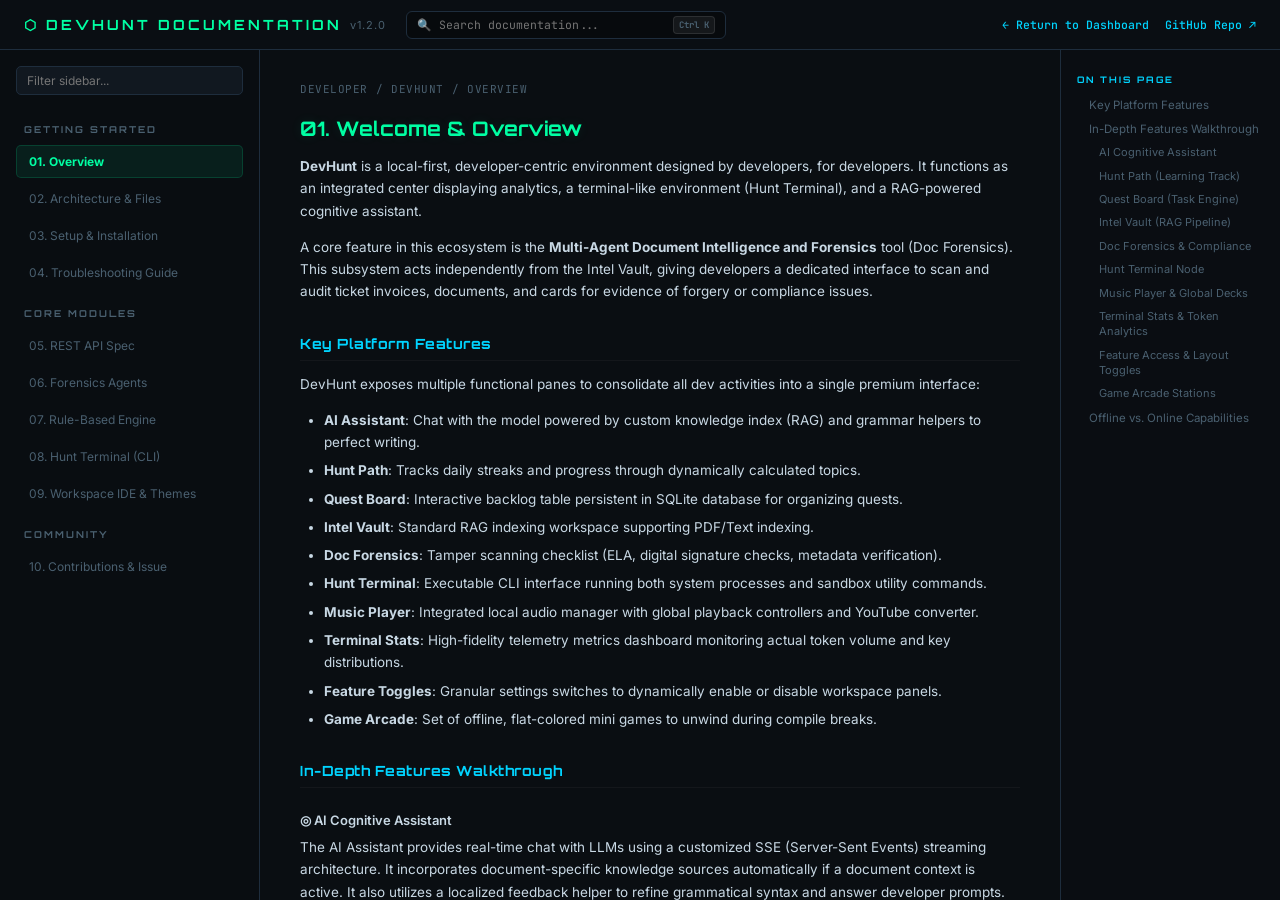
==== frontend/docs.html @ 2831ba75 "docs(frontend): update inline documentation walkthrough section for AI Assistant design features" ====
<!DOCTYPE html>
<html lang="en">
<head>
<meta charset="UTF-8"/>
<meta name="viewport" content="width=device-width, initial-scale=1.0"/>
<title>DevHunt — Documentation</title>
<link rel="preconnect" href="https://fonts.googleapis.com">
<link href="https://fonts.googleapis.com/css2?family=Inter:wght@400;500;600;700&family=JetBrains+Mono:wght@400;500;700&family=Orbitron:wght@500;700;900&display=swap" rel="stylesheet">
<style>
  :root {
    --bg: #0b0f14; --surface: #111820; --border: #1e2d3d;
    --green: #00ffa3; --cyan: #00d4ff; --red: #ff4d6a;
    --amber: #ffb547; --muted: #4a6070; --text: #c8d8e4;
    --display: 'Orbitron', sans-serif; --mono: 'JetBrains Mono', monospace;
    --sans: 'Inter', sans-serif;
  }
  * { box-sizing: border-box; margin: 0; padding: 0; }
  body { background: var(--bg); color: var(--text); font-family: var(--sans); font-size: 13.5px; min-height: 100vh; overflow: hidden; }

  /* Top Bar */
  .topbar {
    display: flex; align-items: center; gap: 20px;
    padding: 10px 24px; border-bottom: 1px solid var(--border);
    background: rgba(11, 15, 20, 0.95); backdrop-filter: blur(10px);
    position: sticky; top: 0; z-index: 100; height: 50px;
  }
  .topbar h1 { font-family: var(--display); font-size: 14px; color: var(--green); letter-spacing: 3px; display: flex; align-items: center; gap: 8px; }
  .topbar h1 span { font-size: 11px; color: var(--muted); font-family: var(--sans); letter-spacing: 1px; font-weight: normal; }

  /* Search Container in Top Bar */
  .search-box-container {
    display: flex; align-items: center; background: rgba(0,0,0,0.3);
    border: 1px solid var(--border); border-radius: 6px; padding: 4px 10px;
    width: 320px; max-width: 400px; cursor: pointer; transition: all 0.2s;
  }
  .search-box-container:hover { border-color: var(--cyan); box-shadow: 0 0 10px rgba(0, 212, 255, 0.15); }
  .search-box-container input {
    background: transparent; border: none; outline: none; color: var(--text);
    font-family: var(--mono); font-size: 11.5px; flex: 1; pointer-events: none;
  }
  .search-kbd {
    background: rgba(255,255,255,0.06); border: 1px solid rgba(255,255,255,0.1);
    color: var(--muted); font-family: var(--mono); font-size: 9px;
    padding: 2px 5px; border-radius: 4px; display: inline-block; font-weight: bold;
  }

  .topbar-links { display: flex; align-items: center; gap: 16px; margin-left: auto; }
  .topbar-links a { color: var(--cyan); text-decoration: none; font-size: 11.5px; font-family: var(--mono); font-weight: 500; transition: color 0.15s; }
  .topbar-links a:hover { color: var(--green); }

  /* Layout Structure */
  .layout { display: flex; height: calc(100vh - 50px); }

  /* Sidebar Navigation (Left) */
  .left-sidebar {
    width: 260px; flex-shrink: 0; background: rgba(0,0,0,0.15);
    border-right: 1px solid var(--border); padding: 16px;
    display: flex; flex-direction: column; gap: 14px; overflow-y: auto;
  }
  .sidebar-filter-wrapper { position: relative; }
  .sidebar-filter-wrapper input {
    width: 100%; background: var(--surface); border: 1px solid var(--border);
    color: var(--text); font-family: var(--sans); font-size: 12px;
    padding: 6px 10px; border-radius: 5px; outline: none; transition: border-color 0.2s;
  }
  .sidebar-filter-wrapper input:focus { border-color: var(--green); }
  
  .sidebar-menu { display: flex; flex-direction: column; gap: 4px; }
  .sidebar-section-title {
    font-family: var(--display); font-size: 9.5px; color: var(--muted);
    margin: 14px 0 6px 8px; letter-spacing: 2px; font-weight: 700;
  }
  .sidebar-nav-link {
    display: block; padding: 8px 12px; border-radius: 5px;
    font-size: 12px; color: var(--muted); text-decoration: none;
    transition: all 0.2s ease; cursor: pointer; border: 1px solid transparent;
  }
  .sidebar-nav-link:hover { background: rgba(255, 255, 255, 0.02); color: var(--text); }
  .sidebar-nav-link.active {
    background: rgba(0, 255, 163, 0.08); border-color: rgba(0, 255, 163, 0.15);
    color: var(--green); font-weight: bold;
  }

  /* Content Area */
  .content-pane { flex: 1; overflow-y: auto; padding: 32px 40px; background: rgba(0,0,0,0.08); scroll-behavior: smooth; }
  
  /* Breadcrumbs */
  .breadcrumbs {
    display: flex; gap: 8px; font-size: 11px; font-family: var(--mono);
    color: var(--muted); margin-bottom: 20px; text-transform: uppercase;
    letter-spacing: 0.5px;
  }
  .breadcrumbs a { color: var(--muted); text-decoration: none; }
  .breadcrumbs a:hover { color: var(--cyan); }

  .doc-section { display: none; animation: docFadeIn 0.3s ease; }
  .doc-section.active { display: block; }
  @keyframes docFadeIn {
    from { opacity: 0; transform: translateY(4px); }
    to { opacity: 1; transform: translateY(0); }
  }

  /* Right Sidebar (Table of Contents) */
  .right-sidebar {
    width: 220px; flex-shrink: 0; border-left: 1px solid var(--border);
    background: rgba(0,0,0,0.1); padding: 24px 16px; overflow-y: auto;
  }
  .toc-title {
    font-family: var(--display); font-size: 9px; color: var(--cyan);
    margin-bottom: 12px; letter-spacing: 2px; font-weight: 700;
  }
  .toc-menu { display: flex; flex-direction: column; gap: 8px; }
  .toc-link {
    display: block; font-size: 11.5px; color: var(--muted); text-decoration: none;
    transition: all 0.15s; border-left: 2px solid transparent; padding-left: 10px;
    line-height: 1.4;
  }
  .toc-link:hover { color: var(--text); }
  .toc-link.active { color: var(--green); border-left-color: var(--green); font-weight: 500; }
  .toc-link.sub-heading { padding-left: 20px; font-size: 11px; }

  /* Article Details Styling */
  .card-container { display: flex; flex-direction: column; gap: 28px; }
  h1.section-title { font-family: var(--display); font-size: 20px; color: var(--green); margin-bottom: 14px; text-shadow: 0 0 12px rgba(0,255,163,0.1); }
  h2.section-subtitle {
    font-family: var(--display); font-size: 14px; color: var(--cyan);
    margin-top: 32px; margin-bottom: 12px; border-bottom: 1px solid rgba(255,255,255,0.04);
    padding-bottom: 8px; letter-spacing: 0.5px;
  }
  h3.section-inner-title { font-family: var(--sans); font-size: 13px; color: var(--text); margin-top: 24px; margin-bottom: 8px; font-weight: 600; }
  p { line-height: 1.65; color: var(--text); margin-bottom: 14px; font-size: 13.5px; }
  ul, ol { padding-left: 24px; margin-bottom: 14px; line-height: 1.65; color: var(--text); }
  li { margin-bottom: 6px; font-size: 13.5px; }
  code { font-family: var(--mono); background: rgba(255,255,255,0.04); border: 1px solid rgba(255,255,255,0.06); padding: 2px 6px; border-radius: 4px; color: var(--cyan); font-size: 12px; }
  pre {
    background: #060a0e; border: 1px solid var(--border); border-radius: 8px;
    padding: 16px; overflow-x: auto; margin: 16px 0; font-family: var(--mono); font-size: 12px; line-height: 1.5;
  }
  .callout {
    border-left: 3px solid var(--amber); background: rgba(255,181,71,0.03);
    padding: 14px 18px; border-radius: 0 8px 8px 0; margin: 18px 0;
  }
  .callout-title { font-weight: 700; color: var(--amber); margin-bottom: 4px; font-family: var(--display); font-size: 10.5px; letter-spacing: 1px; }

  /* Tables */
  .data-table { width: 100%; border-collapse: collapse; margin: 16px 0; border: 1px solid var(--border); border-radius: 8px; overflow: hidden; }
  .data-table th, .data-table td { padding: 12px 14px; border-bottom: 1px solid var(--border); text-align: left; }
  .data-table th { font-family: var(--display); font-size: 10.5px; color: var(--cyan); background: rgba(0,0,0,0.3); letter-spacing: 1px; }
  .data-table td { font-size: 12.5px; }
  .data-table tr:hover { background: rgba(255,255,255,0.01); }

  /* Badges */
  .badge {
    display: inline-block; padding: 2px 6px; border-radius: 4px;
    font-size: 10px; font-family: var(--mono); font-weight: bold; border: 1px solid transparent;
  }
  .badge-post { background: rgba(0,212,255,0.12); color: var(--cyan); border-color: rgba(0,212,255,0.3); }
  .badge-get { background: rgba(0,255,163,0.12); color: var(--green); border-color: rgba(0,255,163,0.3); }
  .badge-delete { background: rgba(255,77,106,0.12); color: var(--red); border-color: rgba(255,77,106,0.3); }

  /* Grid details */
  .grid-2 { display: grid; grid-template-columns: 1fr 1fr; gap: 16px; margin: 18px 0; }
  .grid-card {
    background: var(--surface); border: 1px solid var(--border); border-radius: 8px; padding: 20px;
    display: flex; flex-direction: column; justify-content: space-between; transition: border-color 0.2s;
  }
  .grid-card:hover { border-color: var(--cyan); }
  .grid-card h4 { font-family: var(--display); font-size: 12.5px; color: var(--cyan); margin-bottom: 8px; }
  .grid-card p { margin-bottom: 16px; font-size: 12px; line-height: 1.5; color: var(--muted); }

  /* Buttons */
  .btn {
    display: inline-block; text-decoration: none; padding: 8px 16px; border-radius: 5px;
    font-family: var(--mono); font-size: 11px; cursor: pointer; border: 1px solid transparent;
    letter-spacing: 1px; font-weight: bold; text-align: center; transition: all 0.2s;
  }
  .btn-primary { background: var(--green); color: #0b0f14; }
  .btn-primary:hover { background: #00d492; transform: translateY(-1px); }
  .btn-ghost { background: transparent; border-color: rgba(0,212,255,0.4); color: var(--cyan); }
  .btn-ghost:hover { background: rgba(0,212,255,0.05); transform: translateY(-1px); }

  /* Algolia-like search modal */
  .modal-overlay {
    display: none; align-items: flex-start; padding-top: 10vh;
    background: rgba(5,7,10,0.85); backdrop-filter: blur(4px);
    position: fixed; inset: 0; z-index: 1000;
  }
  .modal-overlay.show { display: flex; }
  .search-modal {
    width: 600px; background: var(--surface); border: 1px solid var(--border);
    border-radius: 10px; display: flex; flex-direction: column; overflow: hidden;
    max-height: 70vh; box-shadow: 0 10px 40px rgba(0,0,0,0.5);
  }
  .search-modal-header {
    display: flex; align-items: center; padding: 14px;
    border-bottom: 1px solid var(--border); background: rgba(0,0,0,0.2);
  }
  .search-modal-header input {
    flex: 1; border: none; background: transparent; color: var(--text);
    outline: none; font-family: var(--mono); font-size: 13.5px;
  }
  .search-modal-results { overflow-y: auto; padding: 12px; display: flex; flex-direction: column; gap: 8px; }
  
  .search-result-item {
    padding: 10px 14px; border-radius: 6px; border: 1px solid rgba(255,255,255,0.02);
    background: rgba(255,255,255,0.01); cursor: pointer; transition: all 0.15s;
  }
  .search-result-item:hover, .search-result-item.selected {
    background: rgba(0, 255, 163, 0.04); border-color: rgba(0, 255, 163, 0.15);
  }
  .search-result-title { font-family: var(--display); font-size: 11px; color: var(--green); margin-bottom: 4px; }
  .search-result-match { font-size: 12px; color: var(--text); line-height: 1.45; }
  .search-result-match mark { background: rgba(0, 212, 255, 0.25); color: var(--cyan); font-weight: bold; border-radius: 2px; padding: 0 2px; }
  
  .search-modal-footer {
    display: flex; justify-content: space-between; align-items: center;
    padding: 8px 16px; border-top: 1px solid var(--border);
    background: rgba(0,0,0,0.2); font-size: 10.5px; color: var(--muted);
  }
  .search-modal-footer span kbd { background: rgba(255,255,255,0.05); padding: 1px 4px; border-radius: 3px; }
</style>
</head>
<body>

<div class="topbar">
  <h1>⬡ DEVHUNT DOCUMENTATION <span>v1.2.0</span></h1>
  
  <!-- Interactive Top Search -->
  <div class="search-box-container" onclick="openSearchModal()">
    <span style="color: var(--muted); font-size: 11.5px; margin-right: 8px;">🔍</span>
    <input type="text" placeholder="Search documentation..." disabled />
    <span class="search-kbd">Ctrl K</span>
  </div>

  <div class="topbar-links">
    <a href="/">← Return to Dashboard</a>
    <a href="https://github.com/hitehsolanki2006/DevHunt" target="_blank">GitHub Repo ↗</a>
  </div>
</div>

<div class="layout">
  <!-- 1. LEFT SIDEBAR NAVIGATION -->
  <div class="left-sidebar">
    <!-- Filter sidebar input -->
    <div class="sidebar-filter-wrapper">
      <input type="text" id="sidebar-filter" placeholder="Filter sidebar..." oninput="filterSidebar()" />
    </div>

    <!-- Sidebar menu links -->
    <div class="sidebar-menu">
      <div class="sidebar-section-title">GETTING STARTED</div>
      <a class="sidebar-nav-link active" data-sec-id="sec-overview">01. Overview</a>
      <a class="sidebar-nav-link" data-sec-id="sec-architecture">02. Architecture &amp; Files</a>
      <a class="sidebar-nav-link" data-sec-id="sec-setup">03. Setup &amp; Installation</a>
      <a class="sidebar-nav-link" data-sec-id="sec-troubleshoot">04. Troubleshooting Guide</a>

      <div class="sidebar-section-title">CORE MODULES</div>
      <a class="sidebar-nav-link" data-sec-id="sec-api">05. REST API Spec</a>
      <a class="sidebar-nav-link" data-sec-id="sec-forensics">06. Forensics Agents</a>
      <a class="sidebar-nav-link" data-sec-id="sec-rule-based">07. Rule-Based Engine</a>
      <a class="sidebar-nav-link" data-sec-id="sec-terminal">08. Hunt Terminal (CLI)</a>
      <a class="sidebar-nav-link" data-sec-id="sec-ide">09. Workspace IDE &amp; Themes</a>

      <div class="sidebar-section-title">COMMUNITY</div>
      <a class="sidebar-nav-link" data-sec-id="sec-git">10. Contributions &amp; Issue</a>
    </div>
  </div>

  <!-- 2. MIDDLE CONTENT AREA -->
  <div class="content-pane" id="content-pane">
    <div class="breadcrumbs">
      <a href="#">Developer</a> / <a href="#">DevHunt</a> / <a href="#" id="crumb-sec">Overview</a>
    </div>

    <div class="card-container">
      
      <!-- ==================== 01. OVERVIEW ==================== -->
      <div class="doc-section active" id="sec-overview">
        <h1 class="section-title">01. Welcome &amp; Overview</h1>
        <p><strong>DevHunt</strong> is a local-first, developer-centric environment designed by developers, for developers. It functions as an integrated center displaying analytics, a terminal-like environment (Hunt Terminal), and a RAG-powered cognitive assistant.</p>
        
        <p>A core feature in this ecosystem is the <strong>Multi-Agent Document Intelligence and Forensics</strong> tool (Doc Forensics). This subsystem acts independently from the Intel Vault, giving developers a dedicated interface to scan and audit ticket invoices, documents, and cards for evidence of forgery or compliance issues.</p>
        
        <h2 class="section-subtitle" id="sec-overview-features">Key Platform Features</h2>
        <p>DevHunt exposes multiple functional panes to consolidate all dev activities into a single premium interface:</p>
        
        <ul>
          <li><strong>AI Assistant</strong>: Chat with the model powered by custom knowledge index (RAG) and grammar helpers to perfect writing.</li>
          <li><strong>Hunt Path</strong>: Tracks daily streaks and progress through dynamically calculated topics.</li>
          <li><strong>Quest Board</strong>: Interactive backlog table persistent in SQLite database for organizing quests.</li>
          <li><strong>Intel Vault</strong>: Standard RAG indexing workspace supporting PDF/Text indexing.</li>
          <li><strong>Doc Forensics</strong>: Tamper scanning checklist (ELA, digital signature checks, metadata verification).</li>
          <li><strong>Hunt Terminal</strong>: Executable CLI interface running both system processes and sandbox utility commands.</li>
          <li><strong>Music Player</strong>: Integrated local audio manager with global playback controllers and YouTube converter.</li>
          <li><strong>Terminal Stats</strong>: High-fidelity telemetry metrics dashboard monitoring actual token volume and key distributions.</li>
          <li><strong>Feature Toggles</strong>: Granular settings switches to dynamically enable or disable workspace panels.</li>
          <li><strong>Game Arcade</strong>: Set of offline, flat-colored mini games to unwind during compile breaks.</li>
        </ul>

        <h2 class="section-subtitle" id="sec-overview-features-deep">In-Depth Features Walkthrough</h2>
        
        <h3 class="section-inner-title">◎ AI Cognitive Assistant</h3>
        <p>The AI Assistant provides real-time chat with LLMs using a customized SSE (Server-Sent Events) streaming architecture. It incorporates document-specific knowledge sources automatically if a document context is active. It also utilizes a localized feedback helper to refine grammatical syntax and answer developer prompts. System parameters such as temperature, system instructions, and token limitations are adjustable, and chat sessions are preserved in the local SQLite database. The interface features a premium interactive control panel side card showing <strong>Today's Targets</strong> (active curriculum day lessons and tasks linked directly to the Hunt Path) and <strong>Quick Quests</strong> (to-dos with custom styled checkboxes and dim/strikethrough animations), asymmetric rounded chat message bubbles, and a unified rounded chat input pill.</p>
        
        <h3 class="section-inner-title">◎ Hunt Path (Learning Track)</h3>
        <p>The Hunt Path is a curriculum map tailored to developer activity. It dynamically builds sequence tracks (streaks, progress, nodes) based on developer habits, database interactions, and console operations. Active nodes update automatically as files are created, commands executed, or quizzes answered, logging progress milestones inside <code>backend/data/learning_path.json</code>.</p>
        
        <h3 class="section-inner-title">◎ Quest Board (Task Engine)</h3>
        <p>The Quest Board acts as an integrated to-do management engine. It connects directly with the SQLite database, tracking priorities (low, medium, high), status markers, and titles. Developers can interact with it either through the graphical dashboard or using the Hunt Terminal command interface (<code>hunt quest</code>), making it easy to create, update, or remove backlog tasks programmatically.</p>
        
        <h3 class="section-inner-title">◎ Intel Vault (RAG Pipeline)</h3>
        <p>The Intel Vault serves as the central point for RAG (Retrieval-Augmented Generation). Uploaded files are segmented into logical chunks, parsed, and embedded using either local embeddings or Gemini models. The computed vectors are cataloged in the SQLite database. During queries, a cosine similarity algorithm pulls the most relevant text blocks to append as context headers in LLM prompts, ensuring answers are grounded in your files.</p>
        
        <h3 class="section-inner-title">◎ Doc Forensics &amp; Compliance</h3>
        <p>The Doc Forensics tab performs local weighted scans to assess document safety and authenticity. It executes verification procedures across five distinct vectors: metadata integrity (photoshop tracers or timestamp variance), Error Level Analysis (pixels variance heatmap delta checks), cryptographically signed PKCS7 envelope checks, regex-based regulatory keyword text parsing (identifying SSNs, IDs, and licenses), and QR code registration validation against trusted domain lists.</p>
        
        <h3 class="section-inner-title">◎ Hunt Terminal Node</h3>
        <p>The Hunt Terminal is a sandbox CLI console running directly inside the web browser. It routes customized commands beginning with the <code>hunt</code> prefix to the backend engine, which handles path context persistence across executions, sanitizes input streams to prevent execution escape vulnerabilities, and falls back to system subprocess calls for commands outside its standard database list.</p>

        <h3 class="section-inner-title">◎ Music Player &amp; Global Decks</h3>
        <p>The Music Player provides developers with an integrated background soundscape. It supports uploading local audio files (MP3, WAV, OGG, FLAC, AAC, M4A, OPUS) and downloading them locally. Additionally, users can paste YouTube links to extract and cache audio tracks automatically using a zero-dependency native WebM/Opus streaming fallback if <code>ffmpeg</code> is not present. The system synchronizes playback state (seek, tracks, volumes, shuffle/sequential modes) with global persistent layouts: a topbar mini-deck and a detailed sidebar deck showing spinning album art and active playback time overlays on every single tab page.</p>

        <h3 class="section-inner-title">◎ Terminal Stats &amp; Token Analytics</h3>
        <p>The Terminal Stats dashboard exposes aggregated metrics regarding LLM utilization. Instead of estimates, the platform integrates direct API telemetry, capturing prompt and completion token sizes using the <code>usage_metadata</code> object returned by the Gemini SDK. It visualizes model requests split, active keys workload distribution, and 14-day history timelines dynamically using client-side canvas charts. It also monitors model variants distribution and calculates accumulated token metrics for local model telemetry.</p>

        <h3 class="section-inner-title">◎ Feature Access &amp; Layout Toggles</h3>
        <p>Located under Settings, the Feature Toggle framework allows developers to modularize the workspace by toggling core feature panes (Music Player, Hunt Path, Quest Board, Intel Vault, Doc Forensics, Game Arcade) on or off. Hiding a module immediately strips its navigation elements from the layout, pauses any active services (like background audio or running game rendering loops), and automatically redirects active pane focuses to the AI Cognitive Assistant home screen. Additionally, the settings tab offers a <strong>Minimize Sidebar</strong> option to collapse the left navigation bar into a compact icon-only column. Minimization can also be toggled dynamically using the header hamburger <code>≡</code> button or via the global <code>Ctrl+B</code> (or <code>Cmd+B</code>) keyboard shortcut. These configurations persist locally and serialize in the database or browser's local cache.</p>
 
        <h3 class="section-inner-title">◎ Game Arcade Stations</h3>
        <p>The Game Arcade panel delivers classic developer-themed mini-games designed to run entirely offline with clean, flat-color styling. The selection menu displays all four games in a top-aligned, 4-column horizontal grid. It runs four discrete games: <strong>Git Commit Snake</strong> (control a git branch to consume commits and dodge conflicts), <strong>Data Lane Runner</strong> (lane dodge falling malware blocks and compile RAM buffers with index splicing safety), <strong>Terminal Decrypt</strong> (deductive word likeness passcode decrypt console), and <strong>Hex Malware Sweeper</strong> (a 100-cell hex address block Minesweeper clone). High scores persist in the browser's local cache. Win, loss, and lockout screens display using premium, non-blocking glassmorphic overlays with RESTART and MENU shortcut actions, preventing blocking alert interruptions.</p>

        <h2 class="section-subtitle" id="sec-overview-offline-online">Offline vs. Online Capabilities</h2>
        <p>To support air-gapped setups or low-bandwidth environments, DevHunt divides its key features into offline-local capabilities and online-connected modules that require external resources:</p>

        <table class="data-table">
          <thead>
            <tr>
              <th>Feature Module</th>
              <th>Status</th>
              <th>Dependencies</th>
              <th>Functional Scope</th>
            </tr>
          </thead>
          <tbody>
            <tr>
              <td><strong>AI Assistant Chat</strong></td>
              <td><span class="badge badge-delete">Online Only</span></td>
              <td>Gemini API Key &amp; Internet</td>
              <td>Streams chat messages and responses via server-sent events (SSE).</td>
            </tr>
            <tr>
              <td><strong>Grammar helper</strong></td>
              <td><span class="badge badge-delete">Online Only</span></td>
              <td>Gemini API Key</td>
              <td>Prepends grammar tips to assistant answers.</td>
            </tr>
            <tr>
              <td><strong>Hunt Path (Gen)</strong></td>
              <td><span class="badge badge-delete">Online Only</span></td>
              <td>Gemini API Key</td>
              <td>Roadmap tailoring uses LLM queries; runs with local static DevOps curriculum fallback when offline.</td>
            </tr>
            <tr>
              <td><strong>Intel Vault (Index)</strong></td>
              <td><span class="badge badge-delete">Online Only</span></td>
              <td>Gemini Embedding Model</td>
              <td>Generates high-dimensional vector embeddings for uploaded PDFs or text.</td>
            </tr>
            <tr>
              <td><strong>Intel Vault (Query)</strong></td>
              <td><span class="badge badge-delete">Online Only</span></td>
              <td>Gemini Chat Model</td>
              <td>Enables RAG chat analysis referencing indexed knowledge documents.</td>
            </tr>
            <tr>
              <td><strong>Quest Board</strong></td>
              <td><span class="badge badge-get">Offline Ready</span></td>
              <td>SQLite Database (Local)</td>
              <td>Managing, creating, updating, and rendering tasks in the Kanban grid.</td>
            </tr>
            <tr>
              <td><strong>Doc Forensics (Scan)</strong></td>
              <td><span class="badge badge-get">Offline Ready</span></td>
              <td>Local Python libraries</td>
              <td>Performs error level checks (ELA), photoshop signature matches, envelope cryptography checks, domain list QR scans, and regex parses.</td>
            </tr>
            <tr>
              <td><strong>Doc Forensics (Chat)</strong></td>
              <td><span class="badge badge-delete">Online Only</span></td>
              <td>Gemini API Key</td>
              <td>Chatting with the document analyzer concerning forensics checklist results.</td>
            </tr>
            <tr>
              <td><strong>Hunt Terminal</strong></td>
              <td><span class="badge badge-get">Offline Ready</span></td>
              <td>Local shell processor</td>
              <td>Interacting with local files, executing disk audits, or running quest commands. External calls like <code>ping</code> or <code>curl</code> require internet.</td>
            </tr>
            <tr>
              <td><strong>Music Player (Local)</strong></td>
              <td><span class="badge badge-get">Offline Ready</span></td>
              <td>HTML5 Audio API</td>
              <td>Uploading local media files, playing tracks, shuffling list, and managing local libraries.</td>
            </tr>
            <tr>
              <td><strong>YouTube Converter</strong></td>
              <td><span class="badge badge-delete">Online Only</span></td>
              <td>Internet connection &amp; yt-dlp</td>
              <td>Downloads, parses metadata, and converts audio streams from youtube links.</td>
            </tr>
            <tr>
              <td><strong>System Logs Viewer</strong></td>
              <td><span class="badge badge-get">Offline Ready</span></td>
              <td>SQLite Database (Local)</td>
              <td>Auditing log streams stored in SQLite.</td>
            </tr>
            <tr>
              <td><strong>Game Arcade</strong></td>
              <td><span class="badge badge-get">Offline Ready</span></td>
              <td>HTML5 Canvas &amp; DOM Grid</td>
              <td>Play offline retro developer games (Snake, Runner, Decrypt, Sweeper) styled with clean, standard flat colors.</td>
            </tr>
          </tbody>
        </table>
      </div>

      <!-- ==================== 02. ARCHITECTURE ==================== -->
      <div class="doc-section" id="sec-architecture">
        <h1 class="section-title">02. Architecture &amp; Files</h1>
        <p>DevHunt leverages a lightweight stack, utilizing <strong>Flask (Python 3.10+)</strong> for the API controller, and an <strong>SQLite</strong> database for persistence. The frontend is built on <strong>Vanilla HTML, CSS, and JS</strong> to avoid framework compilation overheads and maximize rendering speed.</p>
        
        <h2 class="section-subtitle" id="sec-arch-structure">Directory Structure Map</h2>
        <p>Understanding the exact locations of configuration files, engines, and persistence caches:</p>
        
        <pre><code>Local-AI/
├── backend/
│   ├── app.py                # Flask controller, static routing, SSE routes
│   ├── config.py             # Server paths (Uploads dir, DB files, and key files)
│   ├── check_requirements.py # Startup verification checks script
│   ├── core/
│   │   ├── document_analyzer.py # Multi-agent Document Forensics Orchestrator
│   │   ├── db.py                # Database connection pools &amp; schema init
│   │   ├── key_manager.py       # API key health validation and rotation
│   │   ├── rag_pipeline.py      # RAG chunker, embedder, and vector database
│   │   ├── chat_engine.py       # SSE message streamer &amp; chat session context
│   │   └── terminal_engine.py   # Command parse loops &amp; OS process runners
│   └── uploads/              # Storage directory for ELA deltas &amp; diagrams
├── frontend/
│   ├── index.html            # Main UI Dashboard
│   ├── styles.css            # Custom CSS core design system and tokens
│   ├── app.js                # Frontend controllers, SSE connectors, and slider handlers
│   ├── logs.html             # Standalone system logs console
│   └── docs.html             # Standalone documentation manual
└── run.bat                   # Automated platform startup script</code></pre>

        <h2 class="section-subtitle" id="sec-arch-db">Database Persistence Schemas</h2>
        <p>The SQLite database file is stored at <code>backend/data/devhunt.db</code>. It serves as the primary persistent data warehouse for the platform. It manages the following tables:</p>
        
        <h3 class="section-inner-title">1. Knowledge Sources Table (RAG Master)</h3>
        <p>Stores indexed documents, files, and URLs uploaded by the developer:</p>
        <pre><code>CREATE TABLE IF NOT EXISTS knowledge_sources (
    id INTEGER PRIMARY KEY AUTOINCREMENT,
    name TEXT,
    type TEXT,           -- 'pdf', 'url', 'text', 'note', 'image'
    path TEXT,           -- Local absolute file location
    status TEXT,         -- 'indexed', 'pending', 'error'
    chunk_count INTEGER DEFAULT 0,
    created_at DATETIME DEFAULT CURRENT_TIMESTAMP
);</code></pre>
 
        <h3 class="section-inner-title">2. Knowledge Chunks Table (RAG Vectors)</h3>
        <p>Stores raw text segments and their high-dimensional vector embeddings serialized as JSON arrays:</p>
        <pre><code>CREATE TABLE IF NOT EXISTS knowledge_chunks (
    id INTEGER PRIMARY KEY AUTOINCREMENT,
    source_id INTEGER,
    content TEXT,        -- Extracted chunk text
    embedding TEXT,      -- JSON-serialized float array
    metadata TEXT,       -- JSON-serialized page/position data
    FOREIGN KEY(source_id) REFERENCES knowledge_sources(id) ON DELETE CASCADE
);</code></pre>

        <h3 class="section-inner-title">3. Document Analyses Table (Forensics Results)</h3>
        <p>Caches weighted verification checklist results, verdicts, and file locations for generated Matplotlib charts:</p>
        <pre><code>CREATE TABLE IF NOT EXISTS document_analyses (
    id INTEGER PRIMARY KEY AUTOINCREMENT,
    source_id INTEGER UNIQUE,
    final_score REAL,
    verdict TEXT,
    risk_level TEXT,     -- 'LOW', 'MEDIUM', 'HIGH'
    report_json TEXT,    -- AI detailed local structured entity report
    ela_image_path TEXT,
    dashboard_image_path TEXT,
    created_at DATETIME DEFAULT CURRENT_TIMESTAMP,
    FOREIGN KEY(source_id) REFERENCES knowledge_sources(id) ON DELETE CASCADE
);</code></pre>

        <h3 class="section-inner-title">4. Chat Messages Table (History Tracker)</h3>
        <p>Maintains persistent conversational log history for standard assistant chats and document-specific forensics chats:</p>
        <pre><code>CREATE TABLE IF NOT EXISTS messages (
    id INTEGER PRIMARY KEY AUTOINCREMENT,
    session_id TEXT,     -- 'default_session' or 'session_doc_&lt;source_id&gt;'
    role TEXT,           -- 'user' or 'assistant'
    content TEXT,
    model_used TEXT,
    key_used TEXT,       -- Key manager index label
    timestamp DATETIME DEFAULT CURRENT_TIMESTAMP,
    tokens_used INTEGER DEFAULT 0
);</code></pre>

        <h3 class="section-inner-title">5. Quests Table (Quest Board)</h3>
        <p>Tracks backlog items, priority values, and lifecycle milestones:</p>
        <pre><code>CREATE TABLE IF NOT EXISTS todos (
    id INTEGER PRIMARY KEY AUTOINCREMENT,
    title TEXT NOT NULL,
    description TEXT,
    priority TEXT,       -- 'high', 'medium', 'low'
    status TEXT,         -- 'pending', 'in_progress', 'done'
    due_date TEXT,
    tags TEXT,           -- JSON array of strings
    source TEXT,         -- 'manual' or 'ai_detected'
    created_at DATETIME DEFAULT CURRENT_TIMESTAMP,
    completed_at DATETIME
);</code></pre>

        <h3 class="section-inner-title">6. Analytics Events Table (Behavior Monitor)</h3>
        <p>Logs developer actions and triggers for path auto-adjusting logic:</p>
        <pre><code>CREATE TABLE IF NOT EXISTS analytics_events (
    id INTEGER PRIMARY KEY AUTOINCREMENT,
    event_type TEXT,     -- 'question_asked', 'todo_completed', 'path_updated'
    topic TEXT,
    metadata TEXT,       -- JSON event context details
    timestamp DATETIME DEFAULT CURRENT_TIMESTAMP
);</code></pre>

        <h3 class="section-inner-title">7. System Logs Table (Logs Console)</h3>
        <p>Stores detailed system operations accessible in the Log Console `/logs` panel:</p>
        <pre><code>CREATE TABLE IF NOT EXISTS system_logs (
    id INTEGER PRIMARY KEY AUTOINCREMENT,
    level TEXT,          -- 'INFO', 'WARN', 'ERROR', 'SUCCESS'
    category TEXT,       -- 'api_call', 'key_event', 'chat', 'rag', 'system'
    message TEXT,
    metadata TEXT,       -- JSON payload (e.g. response duration)
    timestamp DATETIME DEFAULT CURRENT_TIMESTAMP
);</code></pre>

        <h3 class="section-inner-title">8. User Memories Table (AI Facts)</h3>
        <p>Stores long-term facts extracted from conversations during periodic consolidations:</p>
        <pre><code>CREATE TABLE IF NOT EXISTS user_memories (
    id INTEGER PRIMARY KEY AUTOINCREMENT,
    session_id TEXT UNIQUE,
    consolidated_facts TEXT, -- JSON-serialized string array
    last_updated DATETIME DEFAULT CURRENT_TIMESTAMP
);</code></pre>

        <h2 class="section-subtitle" id="sec-arch-files">Config Files &amp; Filesystem Paths</h2>
        <p>Key configuration files are kept in the <code>backend/data/</code> directory:</p>
        <ul>
          <li><strong>Database Storage</strong> (<code>backend/data/devhunt.db</code>): Stores the SQLite tables listed above.</li>
          <li><strong>Key Configuration</strong> (<code>backend/data/keys.json</code>): Stores API keys registered via CLI or GUI. API keys are stored encrypted locally.</li>
          <li><strong>User Profile</strong> (<code>backend/data/profile.json</code>): Stores developer name, streak milestone metrics, current/target skill sets, daily study target times, and interface parameters.</li>
          <li><strong>Settings file</strong> (<code>backend/data/settings.json</code>): Stores default system parameters (e.g. selected LLM overrides, themes).</li>
          <li><strong>Learning Path Tracker</strong> (<code>backend/data/learning_path.json</code>): Stores the dynamically structured learning tracks, streak counts, progress nodes, and completion states.</li>
          <li><strong>Encryption Secret</strong> (<code>backend/data/.secret</code>): Automatically generated key file containing the Fernet encryption secret used to encrypt registered API keys.</li>
          <li><strong>Uploads Repository</strong> (<code>backend/uploads/</code>): Directory used to save raw document files, generated Matplotlib dial graphs, and ELA contrast heatmaps.</li>
        </ul>
      </div>

      <!-- ==================== 03. SETUP & INSTALLATION ==================== -->
      <div class="doc-section" id="sec-setup">
        <h1 class="section-title">03. Setup &amp; Installation</h1>
        <p>This manual covers how to install, verify, and run the DevHunt application suite on Windows, macOS, or Linux systems.</p>
        
        <h2 class="section-subtitle" id="sec-setup-pre">Prerequisites</h2>
        <ul>
          <li><strong>Python Version</strong>: <code>Python >= 3.10</code> is strictly required.</li>
          <li><strong>System Path</strong>: Python and pip must be configured in your environment variable PATH.</li>
          <li><strong>OCR Fallbacks</strong>: (Optional) Install Tesseract-OCR to enable scanner fallback for image texts.</li>
        </ul>

        <h2 class="section-subtitle" id="sec-setup-auto">1. Launcher Execution (Windows)</h2>
        <p>Run the launcher script in the workspace root directory. It automatically builds a venv, checks package versions, installs required packages, and boots Flask:</p>
        <pre><code class="lang-bash">run.bat</code></pre>

        <h2 class="section-subtitle" id="sec-setup-manual">2. Manual CLI Steps (Linux / macOS / Windows)</h2>
        <p>If you prefer running manual command lines:</p>
        <pre><code class="lang-bash"># Activate the virtual environment
cd backend
python -m venv venv
source venv/bin/activate  # Or venv\Scripts\activate on Windows

# Install python dependencies
pip install -r requirements.txt

# Run the Flask server
python app.py</code></pre>

        <h2 class="section-subtitle" id="sec-setup-verify">3. Startup Verification Checks</h2>
        <p>Verify that PyMuPDF, OpenCV, Pillow, Pyzbar, and Matplotlib packages are correctly configured in the active environment:</p>
        <pre><code class="lang-bash">python check_requirements.py</code></pre>
      </div>

      <!-- ==================== 04. TROUBLESHOOTING ==================== -->
      <div class="doc-section" id="sec-troubleshoot">
        <h1 class="section-title">04. Troubleshooting Guide</h1>
        <p>Common installation anomalies and developer instructions on how to bypass them immediately:</p>
        
        <h2 class="section-subtitle" id="sec-tr-db">Database Lock Resolution</h2>
        <div class="callout">
          <div class="callout-title">DATABASE LOCKED ALERT</div>
          <p>Occurs when SQLite encounters multiple write hooks on different threads, commonly when duplicate `python app.py` servers run concurrently on port 5000. Force kill all active python threads using PowerShell:</p>
          <pre><code class="lang-powershell">Stop-Process -Name "python" -Force</code></pre>
        </div>

        <h2 class="section-subtitle" id="sec-tr-port">Port 5000 Address Busy</h2>
        <div class="callout">
          <div class="callout-title">PORT OCCUPIED ALERT</div>
          <p>If the terminal prints `OSError: [Errno 98] Address already in use`, it means port 5000 is held by an orphaned instance. Free port 5000 in Windows using:</p>
          <pre><code class="lang-powershell">netstat -ano | findstr 5000
# Kill process using the PID found at the end of output line
taskkill /PID &lt;PID&gt; /F</code></pre>
        </div>

        <h2 class="section-subtitle" id="sec-tr-dll">Pyzbar DLL Loading Mismatches</h2>
        <div class="callout">
          <div class="callout-title">DLL LOAD EXCEPTION</div>
          <p>Windows builds of `pyzbar` depend on the Visual C++ Redistributable. If DLL fails to load, download and install VC Redist packages from Microsoft. The VerifierAgent will automatically skip QR checks gracefully if this DLL is missing.</p>
        </div>
      </div>

      <!-- ==================== 05. REST API SPEC ==================== -->
      <div class="doc-section" id="sec-api">
        <h1 class="section-title">05. REST API Specification</h1>
        <p>DevHunt exposes standard REST endpoints alongside stream interfaces. All parameters, JSON schemas, and streaming SSE responses are detailed below.</p>
        
        <h2 class="section-subtitle" id="sec-api-forensics">1. Document Forensics Endpoints</h2>
        
        <h3 class="section-inner-title">Analyze Document Check</h3>
        <p><code><span class="badge badge-post">POST</span> /api/knowledge/&lt;source_id&gt;/analyze</code></p>
        <p>Executes VerifierAgent, AnalystAgent, and ReporterAgent processes, caching details into `document_analyses` table.</p>
        <pre><code>// Response (200 OK)
{
  "success": true,
  "source_id": 16,
  "score": 72.8,
  "verdict": "⚠️ Suspicious (Review Recommended)",
  "risk_level": "MEDIUM",
  "ela_image": "receipt.pdf_ela.png",
  "dashboard_image": "receipt.pdf_dashboard.png"
}</code></pre>

        <h3 class="section-inner-title">Get Analysis Report</h3>
        <p><code><span class="badge badge-get">GET</span> /api/knowledge/&lt;source_id&gt;/analysis</code></p>
        <p>Fetches cached analysis checks results details.</p>
        <pre><code>// Response (200 OK)
{
  "success": true,
  "analyzed": true,
  "score": 72.8,
  "verdict": "⚠️ Suspicious (Review Recommended)",
  "risk_level": "MEDIUM",
  "ela_image_path": "receipt.pdf_ela.png",
  "dashboard_image_path": "receipt.pdf_dashboard.png",
  "report_json": { ... }
}</code></pre>

        <h2 class="section-subtitle" id="sec-api-chat">2. Chat &amp; SSE Stream Specification</h2>
        
        <h3 class="section-inner-title">JSON Chat Query</h3>
        <p><code><span class="badge badge-post">POST</span> /api/chat</code></p>
        <p>Submit questions about an indexed document. Include <code>source_id</code> to fetch document RAG blocks.</p>
        <pre><code>// Request payload
{
  "message": "What is the PNR code of this travel ticket?",
  "session_id": "session_doc_16",
  "source_id": 16
}</code></pre>
 
        <h3 class="section-inner-title">Server-Sent Events (SSE) Stream</h3>
        <p><code><span class="badge badge-post">POST</span> /api/chat/stream</code></p>
        <p>Submits a message and establishes a connection header <code>text/event-stream</code> to stream response tokens:</p>
        <pre><code>data: {"text": "The"}
data: {"text": " PNR"}
data: {"text": " code"}
data: {"text": " is..."}</code></pre>

        <h2 class="section-subtitle" id="sec-api-history">3. Chat History Endpoints</h2>
        
        <h3 class="section-inner-title">Fetch Session Chat Logs</h3>
        <p><code><span class="badge badge-get">GET</span> /api/chat/history?session_id=&lt;session_id&gt;</code></p>
        <p>Retrieves all message blocks associated with the active session identifier. Standard chats use <code>default_session</code>, whereas forensics document chats use the format <code>session_doc_&lt;source_id&gt;</code>.</p>
        <pre><code>// Response (200 OK)
{
  "success": true,
  "history": [
    {"role": "user", "content": "What is ELA?", "timestamp": "..."},
    {"role": "assistant", "content": "Error Level Analysis resaves...", "timestamp": "..."}
  ]
}</code></pre>

        <h3 class="section-inner-title">Delete Session Chat Logs</h3>
        <p><code><span class="badge badge-delete">DELETE</span> /api/chat/history?session_id=&lt;session_id&gt;</code></p>
        <p>Clears chat logs associated with the session.</p>
        <pre><code>// Response (200 OK)
{
  "success": true,
  "message": "History cleared"
}</code></pre>

        <h2 class="section-subtitle" id="sec-api-todos">4. Quest Board (Todos) Endpoints</h2>
        
        <h3 class="section-inner-title">List Active Quests</h3>
        <p><code><span class="badge badge-get">GET</span> /api/todos?status=&lt;filter&gt;&amp;priority=&lt;filter&gt;</code></p>
        <p>Lists todos in the SQLite database.</p>
        <pre><code>// Response (200 OK)
{
  "success": true,
  "todos": [
    {"id": 4, "title": "Configure SSL", "priority": "high", "status": "pending"}
  ]
}</code></pre>

        <h3 class="section-inner-title">Create New Quest</h3>
        <p><code><span class="badge badge-post">POST</span> /api/todos</code></p>
        <p>Adds a new quest item.</p>
        <pre><code>// Request payload
{
  "title": "Configure local virtual environment",
  "description": "Install libraries inside venv",
  "priority": "medium",
  "due_date": "2026-06-20",
  "tags": ["setup", "env"]
}</code></pre>

        <h3 class="section-inner-title">Update / Modify Quest Details</h3>
        <p><code><span class="badge badge-post">PUT</span> /api/todos/&lt;todo_id&gt;</code></p>
        <p>Updates priority, description, title, or status details.</p>
        
        <h3 class="section-inner-title">Mark Quest Complete</h3>
        <p><code><span class="badge badge-post">POST</span> /api/todos/&lt;todo_id&gt;/complete</code></p>
        <p>Marks quest completed and logs timestamp.</p>

        <h3 class="section-inner-title">Delete Quest Entry</h3>
        <p><code><span class="badge badge-delete">DELETE</span> /api/todos/&lt;todo_id&gt;</code></p>
        <p>Removes quest item completely.</p>

        <h2 class="section-subtitle" id="sec-api-path">5. Learning Path Endpoints</h2>
        
        <h3 class="section-inner-title">Get Curriculum Map</h3>
        <p><code><span class="badge badge-get">GET</span> /api/path</code></p>
        <p>Fetches the learning tracks structure from <code>learning_path.json</code>.</p>

        <h3 class="section-inner-title">Generate Dynamic Path</h3>
        <p><code><span class="badge badge-post">POST</span> /api/path/generate</code></p>
        <p>Dynamically compiles path modules based on user profiles skill settings.</p>

        <h3 class="section-inner-title">Update Progression Node</h3>
        <p><code><span class="badge badge-post">PUT</span> /api/path/update</code></p>
        <p>Modifies study day status (e.g. <code>{"day": 2, "status": "completed"}</code>).</p>

        <h3 class="section-inner-title">Fetch Today's Study Target</h3>
        <p><code><span class="badge badge-get">GET</span> /api/path/today</code></p>
        <p>Returns daily goals and active checkpoints.</p>

        <h2 class="section-subtitle" id="sec-api-vault">6. Intel Vault (Knowledge Base) Endpoints</h2>
        
        <h3 class="section-inner-title">List Vault Sources</h3>
        <p><code><span class="badge badge-get">GET</span> /api/knowledge</code></p>
        <p>Lists metadata for all uploaded documents.</p>

        <h3 class="section-inner-title">Upload File to Vault</h3>
        <p><code><span class="badge badge-post">POST</span> /api/knowledge/upload</code></p>
        <p>Uploads PDF, TXT, MD, or Image files. Automatically triggers asynchronous RAG background sync chunking.</p>

        <h3 class="section-inner-title">Index URL Web Content</h3>
        <p><code><span class="badge badge-post">POST</span> /api/knowledge/url</code></p>
        <p>Extracts web content from a URL, index as RAG vectors.</p>

        <h3 class="section-inner-title">Save Note to Vault</h3>
        <p><code><span class="badge badge-post">POST</span> /api/knowledge/note</code></p>
        <p>Indexes custom title and text content nodes directly.</p>

        <h3 class="section-inner-title">Delete Vault Source</h3>
        <p><code><span class="badge badge-delete">DELETE</span> /api/knowledge/&lt;source_id&gt;</code></p>
        <p>Removes RAG chunks and master sources entries.</p>

        <h3 class="section-inner-title">Retrieve Source Content</h3>
        <p><code><span class="badge badge-get">GET</span> /api/knowledge/&lt;source_id&gt;/content</code></p>
        <p>Returns full text contents compiled from raw knowledge chunks.</p>
      </div>

      <!-- ==================== 06. FORENSICS AGENTS ==================== -->
      <div class="doc-section" id="sec-forensics">
        <h1 class="section-title">06. Forensics Agents Checklist</h1>
        <p>During the document analyze execution, the orchestrator triggers <strong>VerifierAgent</strong> which runs a weighted 5-layer checklist check on the uploaded file:</p>
        
        <table class="data-table">
          <thead>
            <tr>
              <th style="width: 160px;">Check Layer</th>
              <th style="width: 80px;">Weight</th>
              <th>Technical Verification Scope</th>
            </tr>
          </thead>
          <tbody>
            <tr>
              <td><strong>Metadata Forensics</strong></td>
              <td>20%</td>
              <td>Checks binary streams for editing tools (Photoshop, Foxit, Nitro PDF) and mismatched creation/modification timestamps. Counts `/Prev` cross-reference pointers to identify multiple incremental saves.</td>
            </tr>
            <tr>
              <td><strong>Error Level Analysis (ELA)</strong></td>
              <td>25%</td>
              <td>Resaves image blocks at quality 75, calculating pixel error variance against the original matrix. High standard deviations (anomalous hotspots) highlight spliced elements.</td>
            </tr>
            <tr>
              <td><strong>Digital Signature Check</strong></td>
              <td>30%</td>
              <td>Checks PDF file envelopes looking for cryptographic dictionary entries: <code>/ByteRange</code> and <code>/PKCS7</code> blocks. Flags unsigned tickets/receipts.</td>
            </tr>
            <tr>
              <td><strong>Text &amp; Regulatory Check</strong></td>
              <td>15%</td>
              <td>Runs regex checks to locate standard formatted card IDs (Aadhaar, PAN) and tests for official administrative headers (e.g. Income Tax, DigiLocker).</td>
            </tr>
            <tr>
              <td><strong>QR Code Integrity Check</strong></td>
              <td>10%</td>
              <td>Decodes QR values via OpenCV/Pyzbar and parses hostname domains, matching them against a government allowlist (e.g. <code>.gov.in</code>, <code>nic.in</code>).</td>
            </tr>
          </tbody>
        </table>

        <h2 class="section-subtitle" id="sec-for-visuals">Visual Dashboard Rendering</h2>
        <p>Upon analysis completion, <strong>ReporterAgent</strong> compiles the weighted checklists scores and saves a premium vertically-stacked Matplotlib dashboard image (dimensions: <code>6.5x7.5</code> inches) containing:</p>
        <ol>
          <li>An **Authenticity Dial** (half-arc gauge) mapping the combined score from green (authentic) to red (tampering detected).</li>
          <li>A **Horizontal Bar Graph** displaying individual layer scores on a normalized percentage base.</li>
        </ol>
      </div>

      <!-- ==================== 07. RULE-BASED SCANS ==================== -->
      <div class="doc-section" id="sec-rule-based">
        <h1 class="section-title">07. Rule-Based Engine (Quota Safety)</h1>
        <p>Free-tier Gemini API connections are subject to strict rate limits (20 requests per day), which will trigger **429 RESOURCE_EXHAUSTED** errors when scanning multiple files or testing pipelines.</p>
        
        <h2 class="section-subtitle" id="sec-rb-analyst">Local Rule-Based Scans</h2>
        <p>To ensure reliability, the document analyze step bypasses Gemini API calls entirely. <strong>AnalystAgent</strong> uses a fast local heuristics engine to populate fields:</p>
        <ul>
          <li><strong>Text Snippet Summary</strong>: Compiles summaries detailing character size and file format details.</li>
          <li><strong>Entity Extractor</strong>: Regex-based parses that pull dates, amounts, e-mails, phone numbers, Aadhaar IDs, and PANs locally.</li>
          <li><strong>Authenticity View</strong>: Resolves risk assessments based on VerifierAgent scores (Risk Levels: LOW, MEDIUM, or HIGH).</li>
          <li><strong>Zero Latency</strong>: Cuts scan times in half (from <strong>17.20 seconds</strong> down to <strong>8.93 seconds</strong>).</li>
        </ul>

        <h2 class="section-subtitle" id="sec-rb-chat">Preserved Chat Capabilities</h2>
        <p>Gemini API usage is preserved exclusively for interactive document chat sessions. Chat queries use indexed RAG blocks to answer questions while scanning remains rate-limit free.</p>
      </div>

      <!-- ==================== 08. TERMINAL CLI ==================== -->
      <div class="doc-section" id="sec-terminal">
        <h1 class="section-title">08. Hunt Terminal (CLI)</h1>
        <p>The <strong>Hunt Terminal</strong> is an interactive console that processes system shell scripts and custom commands. Each command is detailed below:</p>
        
        <table class="data-table">
          <thead>
            <tr>
              <th style="width: 180px;">Terminal Command</th>
              <th>Purpose &amp; Parameters</th>
              <th>Functional Scope</th>
            </tr>
          </thead>
          <tbody>
            <tr>
              <td><code>hunt help</code></td>
              <td>List all commands</td>
              <td>Prints description list of all available commands.</td>
            </tr>
            <tr>
              <td><code>hunt neofetch</code></td>
              <td>System specifications</td>
              <td>Displays Host OS, shell configuration, and active python version.</td>
            </tr>
            <tr>
              <td><code>hunt pwd</code></td>
              <td>Print working directory</td>
              <td>Returns the current system directory path.</td>
            </tr>
            <tr>
              <td><code>hunt ls</code></td>
              <td>List directory contents</td>
              <td>Lists files, folder dimensions, and child node metrics.</td>
            </tr>
            <tr>
              <td><code>hunt cd &lt;path&gt;</code></td>
              <td>Change directory</td>
              <td>Changes working directory context on the server node.</td>
            </tr>
            <tr>
              <td><code>hunt cat &lt;file&gt;</code></td>
              <td>View file content</td>
              <td>Reads file streams (UTF-8 safe) directly to terminal output.</td>
            </tr>
            <tr>
              <td><code>hunt mkdir &lt;name&gt;</code></td>
              <td>Create directory</td>
              <td>Creates a new folder at target path.</td>
            </tr>
            <tr>
              <td><code>hunt rm &lt;file/dir&gt;</code></td>
              <td>Delete file or folder</td>
              <td>Removes files or directories recursively.</td>
            </tr>
            <tr>
              <td><code>hunt myip</code></td>
              <td>Inspect IP addresses</td>
              <td>Returns local interfaces and queries public router IP.</td>
            </tr>
            <tr>
              <td><code>hunt ping &lt;host&gt;</code></td>
              <td>Ping remote host</td>
              <td>Pings host and prints response latency.</td>
            </tr>
            <tr>
              <td><code>hunt dns &lt;domain&gt;</code></td>
              <td>Perform DNS query</td>
              <td>Queries nameservers for A, MX, TXT, and CNAME records.</td>
            </tr>
            <tr>
              <td><code>hunt dig &lt;domain&gt;</code></td>
              <td>Detailed DNS lookup</td>
              <td>Alternative lookup query to inspect nameservers routing.</td>
            </tr>
            <tr>
              <td><code>hunt whois &lt;domain&gt;</code></td>
              <td>Domain registrar queries</td>
              <td>Fetches domain registrant information and creation dates.</td>
            </tr>
            <tr>
              <td><code>hunt headers &lt;url&gt;</code></td>
              <td>Inspect HTTP headers</td>
              <td>Sends request and displays raw response headers.</td>
            </tr>
            <tr>
              <td><code>hunt ssl &lt;host&gt;</code></td>
              <td>SSL certificate check</td>
              <td>Audits remote SSL certificates, validating expiration dates.</td>
            </tr>
            <tr>
              <td><code>hunt port &lt;host&gt; &lt;port&gt;</code></td>
              <td>Check target port status</td>
              <td>Validates if a specific port is open on target server.</td>
            </tr>
            <tr>
              <td><code>hunt trace &lt;host&gt;</code></td>
              <td>Trace network hops</td>
              <td>Simulates network path traceroute to target host.</td>
            </tr>
            <tr>
              <td><code>hunt subdomains &lt;dom&gt;</code></td>
              <td>Enumerate subdomains</td>
              <td>Scans DNS endpoints to find subdomains.</td>
            </tr>
            <tr>
              <td><code>hunt git &lt;args&gt;</code></td>
              <td>Git shell wrapper</td>
              <td>Executes version controls queries (e.g. `git status`, `git log`).</td>
            </tr>
            <tr>
              <td><code>hunt python &lt;cmd&gt;</code></td>
              <td>Python command exec</td>
              <td>Runs custom python code blocks inside virtual environment.</td>
            </tr>
            <tr>
              <td><code>hunt calc &lt;expr&gt;</code></td>
              <td>Equation calculator</td>
              <td>Solves mathematical inputs.</td>
            </tr>
            <tr>
              <td><code>hunt localports</code></td>
              <td>Local host ports check</td>
              <td>Audits ports open on localhost interfaces (127.0.0.1).</td>
            </tr>
            <tr>
              <td><code>hunt portscan &lt;host&gt;</code></td>
              <td>TCP scanner</td>
              <td>Scans active target ports (e.g. 21, 22, 80, 443, 8080).</td>
            </tr>
            <tr>
              <td><code>hunt quest &lt;args&gt;</code></td>
              <td>Manage quests</td>
              <td>Lists, adds, or completes to-dos via database hooks.</td>
            </tr>
            <tr>
              <td><code>hunt keys</code></td>
              <td>API key manager check</td>
              <td>Checks status and cooldown counters of the key manager pool.</td>
            </tr>
            <tr>
              <td><code>hunt memory</code></td>
              <td>AI facts list</td>
              <td>Lists learned developer facts cached in memory.</td>
            </tr>
            <tr>
              <td><code>hunt backup</code></td>
              <td>Full backup export</td>
              <td>Exports database entries and settings JSON.</td>
            </tr>
            <tr>
              <td><code>hunt history</code></td>
              <td>Chat sessions history</td>
              <td>Lists active conversations in database.</td>
            </tr>
            <tr>
              <td><code>hunt notifications</code></td>
              <td>System warning warnings</td>
              <td>Displays list of warnings and errors logged.</td>
            </tr>
            <tr>
              <td><code>hunt stats</code></td>
              <td>Analyze token &amp; API stats</td>
              <td>Displays aggregated token usage, model workload distributions, and key metrics.</td>
            </tr>
          </tbody>
        </table>

        <h2 class="section-subtitle" id="sec-terminal-commands-deep">In-Depth Command Index</h2>
        <p>Each terminal command is mapped below with its specific flags, operational behavior, parameters, and example output formats.</p>

        <h3 class="section-inner-title">◎ 01. hunt help</h3>
        <p><strong>Syntax:</strong> <code>hunt help [command]</code></p>
        <p>Lists all available terminal commands. If a command name is provided as an argument, it pulls specific usage text and available flags from the command-level help mapper.</p>
        <pre><code>$ hunt help ls
Usage: hunt ls [options] [path]

Lists directory contents in a cross-platform format.

Options:
  -a          Show hidden files (filenames starting with '.')
  -l          Display detailed listing (type, size, last modified)</code></pre>

        <h3 class="section-inner-title">◎ 02. hunt neofetch</h3>
        <p><strong>Syntax:</strong> <code>hunt neofetch</code></p>
        <p>Displays system details about the active DevHunt server node. It compiles Host OS details, kernel version, shell runtime, active CPU core metrics, memory usage, and active workspace paths, side-by-side with a premium ASCII logo.</p>
        <pre><code>$ hunt neofetch
      /\_/\      guest@devhunt
     ( o.o )     -------------------
      > ^ <      OS: Windows 10 (AMD64)
    /  | |  \    Kernel: 10.0.19045 Build 19045
   (  |_|_|  )   Shell: Hunt Terminal v1.0
    \_______/    CPU: AMD Ryzen 5 (12 Cores)
   DEVHUNT NODE  Memory: 8192MB / 16384MB (50%)
                 Workspace Path: d:\My projects\Local-AI</code></pre>

        <h3 class="section-inner-title">◎ 03. hunt pwd</h3>
        <p><strong>Syntax:</strong> <code>hunt pwd</code></p>
        <p>Prints the current absolute directory path where the terminal session is operating. Used to check context state before executing relative file paths.</p>
        <pre><code>$ hunt pwd
d:\My projects\Local-AI</code></pre>

        <h3 class="section-inner-title">◎ 04. hunt ls</h3>
        <p><strong>Syntax:</strong> <code>hunt ls [options] [path]</code></p>
        <p>Lists contents of the active directory in a clean, colored format (directories in cyan, executables/scripts in green). If path is supplied, scans the target path.</p>
        <p><strong>Options:</strong></p>
        <ul>
          <li><code>-a</code> : Include hidden files starting with a dot (e.g. <code>.gitignore</code>).</li>
          <li><code>-l</code> : Long list format displaying permissions, file sizes, last modified times, and names.</li>
        </ul>
        <pre><code>$ hunt ls -l
-rw-r--r--  1 guest staff     1048 Jun 13 11:17 config.py
drwxr-xr-x  1 guest staff        - Jun 13 11:17 core/
-rwxr-xr-x  1 guest staff     5514 Jun 13 11:17 run.bat*</code></pre>

        <h3 class="section-inner-title">◎ 05. hunt cd</h3>
        <p><strong>Syntax:</strong> <code>hunt cd [path]</code></p>
        <p>Changes the working directory of the terminal session. If executed without arguments, returns to the project workspace root. It warns the user if they navigate outside the DevHunt workspace boundaries.</p>
        <pre><code>$ hunt cd backend
Switched session context to d:\My projects\Local-AI\backend</code></pre>

        <h3 class="section-inner-title">◎ 06. hunt cat</h3>
        <p><strong>Syntax:</strong> <code>hunt cat &lt;filename&gt;</code></p>
        <p>Reads and displays the text contents of a file in the terminal. The output is bounded at 5,000 characters to prevent crashing browser page rendering.</p>
        <pre><code>$ hunt cat config.py
import os
UPLOADS_DIR = "uploads"
KEYS_PATH = "data/keys.json"</code></pre>

        <h3 class="section-inner-title">◎ 07. hunt mkdir</h3>
        <p><strong>Syntax:</strong> <code>hunt mkdir &lt;directory_name&gt;</code></p>
        <p>Creates a new directory folder at the specified target path. Creates intermediate directories automatically if they do not exist.</p>
        <pre><code>$ hunt mkdir temp_data
Directory successfully created: temp_data</code></pre>

        <h3 class="section-inner-title">◎ 08. hunt rm</h3>
        <p><strong>Syntax:</strong> <code>hunt rm [options] &lt;path&gt;</code></p>
        <p>Deletes a file or directory. Directory deletion requires the recursive option flag.</p>
        <p><strong>Options:</strong></p>
        <ul>
          <li><code>-r</code> : Recursive deletion. Required to delete directories and their sub-contents.</li>
        </ul>
        <pre><code>$ hunt rm -r temp_data
Successfully deleted directory tree: temp_data</code></pre>

        <h3 class="section-inner-title">◎ 09. hunt myip</h3>
        <p><strong>Syntax:</strong> <code>hunt myip</code></p>
        <p>Performs an external network check to retrieve the server's public IP address, ISP provider name, ASN, routing city, country, coordinates, and local timezone offset.</p>
        <pre><code>$ hunt myip
NODE NETWORK COORDINATES:
  Public IP Address : 203.0.113.50
  ISP/Provider      : Reliance Jio Infocomm (AS55836)
  Location          : Mumbai, Maharashtra, India
  Coordinates       : Lat: 19.076, Lon: 72.8777
  Timezone          : Asia/Kolkata (Offset: +05:30)</code></pre>

        <h3 class="section-inner-title">◎ 10. hunt ping</h3>
        <p><strong>Syntax:</strong> <code>hunt ping &lt;host&gt; [options]</code></p>
        <p>Checks network latency to a remote server. Because standard ICMP packets require administrative root access, this command performs TCP handshake timing checks against target ports.</p>
        <p><strong>Options:</strong></p>
        <ul>
          <li><code>-c &lt;count&gt;</code> : Number of handshake tests to run (default: 4).</li>
          <li><code>-p &lt;port&gt;</code> : Target TCP port to connect to (default: 80).</li>
        </ul>
        <pre><code>$ hunt ping google.com -c 3
HUNT PING google.com (142.250.190.46) using port 80/TCP:
Testing 3 handshakes...
  Connection from 142.250.190.46: seq=1 time=24.15 ms status=CONNECTED
  Connection from 142.250.190.46: seq=2 time=22.80 ms status=CONNECTED
  Connection from 142.250.190.46: seq=3 time=23.45 ms status=CONNECTED

--- google.com ping statistics ---
  3 packets transmitted, 3 received, 0.0% packet loss
  rtt min/avg/max = 22.80/23.47/24.15 ms</code></pre>

        <h3 class="section-inner-title">◎ 11. hunt dns (and hunt dig)</h3>
        <p><strong>Syntax:</strong> <code>hunt dns &lt;domain&gt; [record_type]</code></p>
        <p>Queries DNS records for a domain using Google's secure DNS-over-HTTPS API. Displays records, TTL values, and response IP metadata.</p>
        <p><strong>Record Types:</strong> <code>A</code>, <code>AAAA</code>, <code>MX</code>, <code>TXT</code>, <code>NS</code>, <code>CNAME</code> (default is A).</p>
        <pre><code>$ hunt dns github.com MX
DNS lookup for github.com (Record Type: MX)
Resolving via secure DNS-over-HTTPS...
TYPE   TTL      DATA
--------------------------------------------------
MX     3600     10 mxb-01.play.spf.protonmail.ch.
MX     3600     20 mxb-02.play.spf.protonmail.ch.</code></pre>

        <h3 class="section-inner-title">◎ 12. hunt whois</h3>
        <p><strong>Syntax:</strong> <code>hunt whois &lt;domain&gt;</code></p>
        <p>Queries public registrar databases to find registration ownership details, name servers, creation dates, and expiration intervals.</p>
        <pre><code>$ hunt whois google.com
WHOIS Query for 'google.com' via port 43 socket connection:
Connecting to whois.iana.org...
Redirecting query to registry server: 'whois.verisign-grs.com'...

DOMAIN SUMMARY:
  Domain Name       : google.com
  Registrar         : MarkMonitor Inc.
  Created On        : 1997-09-15T04:00:00Z
  Expires On        : 2028-09-14T04:00:00Z
  Name Servers      : ns1.google.com, ns2.google.com</code></pre>

        <h3 class="section-inner-title">◎ 13. hunt headers</h3>
        <p><strong>Syntax:</strong> <code>hunt headers &lt;url&gt;</code></p>
        <p>Fetches HTTP response headers from a web address and verifies critical security settings such as Content Security Policy (CSP), HSTS, and Frame protections.</p>
        <pre><code>$ hunt headers google.com
Checking headers for https://google.com...
Response received in 120.45 ms with Status Code: 200

HTTP HEADERS:
  content-type: text/html; charset=ISO-8859-1
  cache-control: private, max-age=0
  x-frame-options: SAMEORIGIN
  x-xss-protection: 0</code></pre>

        <h3 class="section-inner-title">◎ 14. hunt ssl</h3>
        <p><strong>Syntax:</strong> <code>hunt ssl &lt;host&gt;</code></p>
        <p>Establishes a TLS connection to check a domain's SSL/TLS certificate chain. It audits the certificate's issuer, cryptographic strength, common name validity, and expiration details.</p>
        <pre><code>$ hunt ssl google.com
SSL Certificate Audit for google.com:
  Common Name  : *.google.com
  Issuer       : Google Trust Services LLC
  Validity     : Valid (Expires in 58 days)
  Algorithm    : sha256WithRSAEncryption</code></pre>

        <h3 class="section-inner-title">◎ 15. hunt port</h3>
        <p><strong>Syntax:</strong> <code>hunt port &lt;host&gt; &lt;port&gt;</code></p>
        <p>Checks if a specific TCP port is open and listening on a target host. Uses socket connection timeouts to assess port connectivity quickly.</p>
        <pre><code>$ hunt port localhost 5000
Port 5000 is OPEN on localhost</code></pre>

        <h3 class="section-inner-title">◎ 16. hunt trace</h3>
        <p><strong>Syntax:</strong> <code>hunt trace &lt;host&gt;</code></p>
        <p>Simulates a network traceroute path to a target host, checking hop latency and attempting to resolve geolocations for each gateway node.</p>
        <pre><code>$ hunt trace 8.8.8.8
Tracing route to 8.8.8.8 (dns.google):
  Hop 1: 192.168.1.1 (1.24 ms)
  Hop 2: 10.0.0.1 (10.50 ms)
  Hop 3: 8.8.8.8 (22.10 ms) [Target Reached]</code></pre>

        <h3 class="section-inner-title">◎ 17. hunt subdomains</h3>
        <p><strong>Syntax:</strong> <code>hunt subdomains &lt;domain&gt;</code></p>
        <p>Scans for active subdomains of a target domain passively by resolving common DNS host prefixes (e.g. mail, api, dev, blog) against the domain.</p>
        <pre><code>$ hunt subdomains github.com
Scanning subdomains for github.com...
  Found: api.github.com
  Found: pages.github.com
  Found: status.github.com</code></pre>

        <h3 class="section-inner-title">◎ 18. hunt git</h3>
        <p><strong>Syntax:</strong> <code>hunt git &lt;arguments&gt;</code></p>
        <p>A wrapper command that runs native git commands securely in the current workspace. Allows tracking modifications, staging changes, or checking logs without leaving the console.</p>
        <pre><code>$ hunt git status
On branch main
Your branch is up to date with 'origin/main'.

Changes not staged for commit:
  modified:   frontend/docs.html</code></pre>

        <h3 class="section-inner-title">◎ 19. hunt python</h3>
        <p><strong>Syntax:</strong> <code>hunt python -c "&lt;code&gt;"</code></p>
        <p>Runs a single Python command line statement within the active virtual environment context. Returns standard output or syntax errors immediately.</p>
        <pre><code>$ hunt python -c "import sys; print(sys.version)"
3.10.11 (tags/v3.10.11:7d4061c, May 17 2023, 20:06:55)</code></pre>

        <h3 class="section-inner-title">◎ 20. hunt calc</h3>
        <p><strong>Syntax:</strong> <code>hunt calc &lt;expression&gt;</code></p>
        <p>Evaluates math expressions safely without allowing execution injection vectors. It supports trigonometric functions, logarithms, roots, and standard arithmetic operations.</p>
        <pre><code>$ hunt calc "sqrt(144) * log2(256)"
Result: 96.00</code></pre>

        <h3 class="section-inner-title">◎ 21. hunt localports</h3>
        <p><strong>Syntax:</strong> <code>hunt localports [options]</code></p>
        <p>Lists active network sockets, listening ports, and connection states on the localhost machine. Helps diagnose port occupancy conflicts.</p>
        <p><strong>Options:</strong></p>
        <ul>
          <li><code>-a</code> : Show all connections (including established active sockets).</li>
          <li><code>-l</code> : Show listening sockets only (default behaviour).</li>
        </ul>
        <pre><code>$ hunt localports
ACTIVE LOCAL LISTENERS:
  Proto  Local Address          State
  TCP    127.0.0.1:5000         LISTENING
  TCP    127.0.0.1:27017        LISTENING</code></pre>

        <h3 class="section-inner-title">◎ 22. hunt portscan</h3>
        <p><strong>Syntax:</strong> <code>hunt portscan &lt;host&gt; [options]</code></p>
        <p>Scans TCP ports on a host to identify active listening services. Scans are run in parallel to minimize wait times.</p>
        <p><strong>Options:</strong></p>
        <ul>
          <li><code>-r &lt;range&gt;</code> : Specific port ranges (e.g. <code>20-100</code>) or search profiles (e.g. <code>common</code> to test ports 21, 22, 23, 25, 53, 80, 443, 8080).</li>
          <li><code>-t &lt;timeout&gt;</code> : Socket timeout duration in seconds per port connection (default: 0.5s).</li>
        </ul>
        <pre><code>$ hunt portscan localhost -r common
Scanning common ports on localhost...
  Port 80/TCP   : CLOSED
  Port 443/TCP  : CLOSED
  Port 5000/TCP : OPEN (Flask server)</code></pre>

        <h3 class="section-inner-title">◎ 23. hunt quest</h3>
        <p><strong>Syntax:</strong> <code>hunt quest [add &lt;title&gt; [priority] [desc] | done &lt;id&gt; | rm &lt;id&gt;]</code></p>
        <p>Provides command-line management for the SQLite-backed Quest Board. Running the command without arguments lists all active quest items in a tabular format.</p>
        <pre><code>$ hunt quest add "Complete Docs" high "Write detailed feature walkthroughs"
Quest successfully added! ID: 12

$ hunt quest
ID  TITLE            PRIORITY  STATUS
------------------------------------------
12  Complete Docs    high      backlog
08  Database fix     medium    in_progress</code></pre>

        <h3 class="section-inner-title">◎ 24. hunt keys</h3>
        <p><strong>Syntax:</strong> <code>hunt keys [list | add &lt;key&gt; [label] | rm &lt;id&gt; | test &lt;id&gt;]</code></p>
        <p>Interacts with the Key Manager to register, audit, test, or delete Gemini API keys. Displays rate-limit metrics and cooldown trackers.</p>
        <pre><code>$ hunt keys list
ID   KEY PREFIX  LABEL         STATUS    REQUESTS (24H)
-------------------------------------------------------
1    AIzaSyB...  Gemini Key 1  Active    14 / 20
2    AIzaSyD...  Gemini Key 2  Active    0 / 20</code></pre>

        <h3 class="section-inner-title">◎ 25. hunt memory</h3>
        <p><strong>Syntax:</strong> <code>hunt memory [refine | clear]</code></p>
        <p>Lists, refines, or clears long-term cognitive developer facts cached by the AI assistant during chat interactions.</p>
        <pre><code>$ hunt memory
AI CONSOLIDATED DEVELOPER MEMORIES:
  - User prefers dark mode.
  - Python project uses Flask backend at port 5000.</code></pre>

        <h3 class="section-inner-title">◎ 26. hunt backup</h3>
        <p><strong>Syntax:</strong> <code>hunt backup export</code></p>
        <p>Exports all SQLite tables (quests, key statuses, chat history metadata) and local config JSON files into a consolidated backup directory structure.</p>
        <pre><code>$ hunt backup export
Backing up DevHunt Database...
Backing up Configuration profiles...
Backup file successfully created: backend/data/backup_20260613.json</code></pre>

        <h3 class="section-inner-title">◎ 27. hunt history</h3>
        <p><strong>Syntax:</strong> <code>hunt history [limit]</code></p>
        <p>Retrieves the message logs of the active chat session from the database, helping developers debug recent prompts and token flows.</p>
        <pre><code>$ hunt history 2
[2026-06-13 11:15] User: How is ELA computed?
[2026-06-13 11:15] AI: ELA resaves image blocks at 75% quality...</code></pre>

        <h3 class="section-inner-title">◎ 28. hunt notifications</h3>
        <p><strong>Syntax:</strong> <code>hunt notifications [list | read [all | &lt;id&gt;] | detail &lt;id&gt;]</code></p>
        <p>Lists, displays, or marks notifications and system log messages. Helps monitor background scanner alerts or database locks.</p>
        <pre><code>$ hunt notifications list
ID   SEVERITY  MESSAGE                              READ
--------------------------------------------------------
1    WARNING   Gemini API Key 1 hit quota 429 limit  No
2    SUCCESS   Database schema check completed       Yes</code></pre>

        <h3 class="section-inner-title">◎ 29. hunt stats</h3>
        <p><strong>Syntax:</strong> <code>hunt stats</code></p>
        <p>Aggregates conversation messages from the SQLite database to analyze approximate token counts, key workloads, and model choices.</p>
        <pre><code>$ hunt stats
DEVHUNT TOKEN &amp; API METRICS ANALYSIS
==================================================
  Total Conversations Logged : 32 exchanges
  Total Approximate Tokens   : 14502 tokens

MODEL USAGE DISTRIBUTION:
  MODEL NAME                | REQUESTS   | EST. TOKENS 
  -----------------------------------------------------
  gemini-3.1-flash-lite     | 24         | 8940        
  gemini-2.5-flash          | 8          | 5562        

API KEY WORKLOAD ANALYSIS:
  KEY LABEL / MASKED        | REQUESTS   | EST. TOKENS 
  -----------------------------------------------------
  Primary Gemini Key        | 30         | 13802       
  Backup Key 2              | 2          | 700         

* Token approximations are estimated as character length divided by 4.</code></pre>
      </div>

      <!-- ==================== 09. WORKSPACE IDE & THEMES ==================== -->
      <div class="doc-section" id="sec-ide">
        <h1 class="section-title">09. Workspace IDE &amp; Themes</h1>
        <p>The <strong>DevHunt Workspace IDE</strong> transforms the traditional RAG cognitive helper dashboard into a fully featured offline developer center. It introduces real-time file tree traversal, workspace document editing, custom line styling, and a multi-theme environment.</p>

        <h2 class="section-subtitle" id="sec-ide-file-tree">File Explorer Tree</h2>
        <p>The left side layout hosts a collapsible panel rendering directory listings dynamically from the local workspace. Built recursive traversal logic automatically filters out build, configuration, and environment files such as <code>.git</code>, <code>node_modules</code>, <code>venv</code>, and <code>__pycache__</code>. Clicking folders opens/closes sub-trees locally, and clicking individual files retrieves text contents for code auditing.</p>

        <h2 class="section-subtitle" id="sec-ide-code-editor">Integrated Workspace Editor</h2>
        <p>The main workspace tab hosts a charcoal-colored monospaced text editor pane featuring:</p>
        <ul>
          <li><strong>Line Numbers Indicator</strong>: Scroll-synchronized layout tracking document heights.</li>
          <li><strong>Keyboard Hook Tab Override</strong>: Pressing <code>Tab</code> inserts 4 space characters instead of shifting focus elements.</li>
          <li><strong>Instant disk syncing</strong>: Save modifications instantly back to disk with the Save button or <code>Ctrl+S</code> keyboard shortcuts.</li>
          <li><strong>Centered Window Title</strong>: A central title bar dynamically displays the open relative file path (e.g. <code>frontend/app.js - DevHunt</code>) or defaults to <code>DevHunt</code> when cleared.</li>
          <li><strong>VS Code-Style Sidebar Toggling</strong>: Clicking an active Activity Bar icon toggles the File Explorer sidebar visibility; clicking another icon switches panels and expands the sidebar.</li>
          <li><strong>Collapsible File Explorer Sidebar Visibility</strong>: The File Explorer sidebar is restricted to <strong>only show/open when the Code Editor panel is active</strong>. Switching to any other panel (AI Assistant, stats, settings, etc.) automatically collapses/hides the explorer sidebar to keep the workspace clean.</li>
          <li><strong>Inline New File Creator</strong>: Avoids browser-level <code>prompt()</code> dialogues. Click the <code>+</code> button in the file explorer sidebar header or press <strong><code>Ctrl+N</code></strong> to render an inline text input box at the top of the tree. Type the filename and press <code>Enter</code> to save an empty file to disk via <code>POST /api/ide/file</code>, refresh the file tree explorer, and load it in the editor. Pressing <code>Escape</code> or blurring cancels.</li>
          <li><strong>Keyboard Shortcut (⌘K / Ctrl+K)</strong>: Instantly focuses the AI Assistant chat input (<code>#chat-input</code>).</li>
        </ul>

        <h2 class="section-subtitle" id="sec-ide-api-spec">Backend IDE REST API endpoints</h2>
        <table class="data-table">
          <thead>
            <tr>
              <th>HTTP Method</th>
              <th>Endpoint Path</th>
              <th>Query / Payload</th>
              <th>Description</th>
            </tr>
          </thead>
          <tbody>
            <tr>
              <td><span class="badge badge-get">GET</span></td>
              <td><code>/api/ide/files</code></td>
              <td>None</td>
              <td>Recursively reads files starting at workspace roots, building a JSON tree hierarchy.</td>
            </tr>
            <tr>
              <td><span class="badge badge-get">GET</span></td>
              <td><code>/api/ide/file</code></td>
              <td><code>?path=relative_path</code></td>
              <td>Validates boundaries against traversal attacks, reads, and returns the raw file string.</td>
            </tr>
            <tr>
              <td><span class="badge badge-post">POST</span></td>
              <td><code>/api/ide/file</code></td>
              <td><code>{ "path": relative, "content": string }</code></td>
              <td>Saves incoming content edits directly back to the specified relative file path.</td>
            </tr>
          </tbody>
        </table>

        <h2 class="section-subtitle" id="sec-ide-themes">Multi-Theme Control System &amp; Accent Polishing</h2>
        <p>DevHunt implements dynamic theme modifications switching color variables under body tags:</p>
        <ul>
          <li><strong>Industrial Slate (Default)</strong>: Pervasive dark slate and charcoal tones, professional blue borders, and low-contrast labels to reduce eye fatigue.</li>
          <li><strong>Cyberpunk Neon</strong>: Glowing accent rules, purple card outlines, cyan badges, and a custom canvas background particle thread.</li>
          <li><strong>Minimalist Light (Polished)</strong>: 
            A clean, premium white/light-gray theme using a premium Indigo accent (<code>#4f46e5</code>) instead of cyan. 
            All inputs, textareas, and selects feature a white background with dark charcoal text. 
            User chat bubbles are solid Indigo with white text, and AI bubbles are clean light gray. 
            Quest Kanban cards are set to solid white backgrounds for readability against columns.
          </li>
          <li><strong>Theme-Aware Charts</strong>: The analytics canvases dynamically adapt to the Light theme. They check <code>body.theme-light</code> and paint grid lines, borders, labels, and text colors in dark, legible tones automatically.</li>
        </ul>
        <p>To optimize performance, when the Slate or Light theme is active, the backend canvas animation thread is automatically bypassed, saving local CPU cycles. Theme selections automatically persist in SQLite database profiles and local cache arrays.</p>
      </div>

      <!-- ==================== 10. CONTRIBUTING ==================== -->
      <div class="doc-section" id="sec-git">
        <h1 class="section-title">10. Contributing &amp; Support</h1>
        <p>DevHunt is open-source. We welcome contributions to optimize the forensic engines and add more CLI tools.</p>
        
        <h2 class="section-subtitle" id="sec-git-issues">GitHub Issue Tracker</h2>
        <p>If you encounter database lockups, rate limit errors, or missing DLLs, please create a ticket in our issue tracker:</p>
        <div class="grid-2">
          <div class="grid-card">
            <h4>Raise GitHub Issue</h4>
            <p>Found a bug, rate limits, or library loading issues? Create a ticket directly in our repository tracker.</p>
            <a href="https://github.com/hitehsolanki2006/DevHunt/issues" target="_blank" class="btn btn-ghost">Report Bug / Ask Help ↗</a>
          </div>

          <div class="grid-card">
            <h4>Contribute Code</h4>
            <p>Fork the repository, create a branch, write clean code, and submit a Pull Request. We review contributions daily.</p>
            <a href="https://github.com/hitehsolanki2006/DevHunt/pulls" target="_blank" class="btn btn-primary">Create Pull Request ↗</a>
          </div>
        </div>

        <div style="margin-top: 30px; border-top: 1px dashed var(--border); padding-top: 15px; display: flex; justify-content: space-between; align-items: center; font-size: 11px; font-family: var(--mono);" class="muted">
          <span>GITHUB REPOSITORY: <a href="https://github.com/hitehsolanki2006/DevHunt" target="_blank" style="color: var(--cyan); text-decoration: none;">hitehsolanki2006/DevHunt ↗</a></span>
          <span>AUTHOR: Hitesh Solanki</span>
        </div>
      </div>

    </div>
  </div>

  <!-- 3. RIGHT SIDEBAR (TABLE OF CONTENTS) -->
  <div class="right-sidebar">
    <div class="toc-title">ON THIS PAGE</div>
    <div class="toc-menu" id="toc-menu">
      <!-- Dynamically generated navigation links go here -->
    </div>
  </div>
</div>

<!-- ==================== ALGOLIA-LIKE SEARCH MODAL ==================== -->
<div class="modal-overlay" id="search-modal" onclick="closeSearchModal(event)">
  <div class="search-modal" onclick="event.stopPropagation()">
    <div class="search-modal-header">
      <span style="color: var(--muted); font-size: 14px; margin-right: 12px;">🔍</span>
      <input type="text" id="search-input" placeholder="Search documentation... (Type at least 2 chars)" oninput="performSearch()" />
      <button onclick="hideSearchModal()" style="background: transparent; border: none; color: var(--muted); cursor: pointer; font-size: 11px; font-family: var(--mono); margin-left: 10px;">[ESC]</button>
    </div>
    
    <div class="search-modal-results" id="search-results">
      <div style="text-align: center; color: var(--muted); padding: 40px; font-size: 12px; font-family: var(--mono);">
        // Search across system architecture, endpoints, forensics checks, and terminal commands
      </div>
    </div>
    
    <div class="search-modal-footer">
      <span>Use <kbd>↑</kbd> <kbd>↓</kbd> keys to navigate, <kbd>Enter</kbd> to select section</span>
      <span>Press <kbd>Esc</kbd> to close modal</span>
    </div>
  </div>
</div>

<script>
  // Simple section mapping
  const navLinks = document.querySelectorAll('.sidebar-nav-link');
  const docSections = document.querySelectorAll('.doc-section');
  const crumbSec = document.getElementById('crumb-sec');
  const tocMenu = document.getElementById('toc-menu');
  const contentPane = document.getElementById('content-pane');

  let activeSectionId = 'sec-overview';

  function initSection(secId) {
    activeSectionId = secId;
    
    // Toggle active link class
    navLinks.forEach(link => {
      const active = link.dataset.secId === secId;
      link.classList.toggle('active', active);
      if (active) {
        crumbSec.textContent = link.textContent.replace(/^\d+\.\s*/, '');
      }
    });

    // Toggle active section visibility
    docSections.forEach(sec => {
      sec.classList.toggle('active', sec.id === secId);
    });

    // Build Table of Contents for the active section
    buildTOC(secId);
    
    // Scroll back to top of content
    contentPane.scrollTop = 0;
  }

  // Bind navigation links
  navLinks.forEach(link => {
    link.addEventListener('click', () => {
      initSection(link.dataset.secId);
    });
  });

  // Filter Left Sidebar Nav Links
  function filterSidebar() {
    const filterText = document.getElementById('sidebar-filter').value.toLowerCase();
    let currentHeader = null;
    
    // Parse link elements
    const sidebarNodes = document.querySelector('.sidebar-menu').childNodes;
    sidebarNodes.forEach(node => {
      if (node.nodeType !== 1) return; // Element nodes only
      
      if (node.classList.contains('sidebar-section-title')) {
        currentHeader = node;
        node.style.display = 'none'; // Temporarily hide header
      } else if (node.classList.contains('sidebar-nav-link')) {
        const match = node.textContent.toLowerCase().includes(filterText);
        node.style.display = match ? 'block' : 'none';
        
        // If a child matches, show its section header title
        if (match && currentHeader) {
          currentHeader.style.display = 'block';
        }
      }
    });
    
    // If filter is empty, restore all headers
    if (!filterText) {
      document.querySelectorAll('.sidebar-section-title').forEach(h => h.style.display = 'block');
    }
  }

  // Build Table of Contents dynamically
  function buildTOC(secId) {
    tocMenu.innerHTML = '';
    const activeSection = document.getElementById(secId);
    if (!activeSection) return;

    const headings = activeSection.querySelectorAll('h2, h3');
    if (headings.length === 0) {
      tocMenu.innerHTML = '<div style="color:var(--muted); font-size:11px; font-family:var(--mono);">// No sub-headings</div>';
      return;
    }

    headings.forEach((heading, idx) => {
      // Assign ID to heading if not present
      if (!heading.id) {
        heading.id = `${secId}-heading-${idx}`;
      }

      const link = document.createElement('a');
      link.href = `#${heading.id}`;
      link.className = 'toc-link';
      if (heading.tagName === 'H3') {
        link.classList.add('sub-heading');
      }
      link.textContent = heading.textContent.replace('◎ ', '').replace('⚡ ', '').replace('◉ ', '');
      
      link.addEventListener('click', (e) => {
        e.preventDefault();
        heading.scrollIntoView({ behavior: 'smooth', block: 'start' });
        
        // Highlight active TOC item
        document.querySelectorAll('.toc-link').forEach(l => l.classList.remove('active'));
        link.classList.add('active');
      });

      tocMenu.appendChild(link);
    });
  }

  // Scroll Spy functionality
  contentPane.addEventListener('scroll', () => {
    const activeSection = document.getElementById(activeSectionId);
    if (!activeSection) return;

    const headings = activeSection.querySelectorAll('h2, h3');
    let currentHeadingId = null;

    headings.forEach(heading => {
      const top = heading.getBoundingClientRect().top;
      // If the heading is near the top of the content pane viewport
      if (top < 150) {
        currentHeadingId = heading.id;
      }
    });

    if (currentHeadingId) {
      document.querySelectorAll('.toc-link').forEach(link => {
        const active = link.getAttribute('href') === `#${currentHeadingId}`;
        link.classList.toggle('active', active);
      });
    }
  });

  // Global Search Modal Handlers (Algolia style)
  const searchModal = document.getElementById('search-modal');
  const searchInput = document.getElementById('search-input');
  const searchResults = document.getElementById('search-results');

  function openSearchModal() {
    searchModal.classList.add('show');
    searchInput.focus();
    searchInput.value = '';
    searchResults.innerHTML = '<div style="text-align: center; color: var(--muted); padding: 40px; font-size: 12px; font-family: var(--mono);">// Search across system architecture, endpoints, forensics checks, and terminal commands</div>';
  }

  function hideSearchModal() {
    searchModal.classList.remove('show');
  }

  function closeSearchModal(event) {
    if (event.target === searchModal) {
      hideSearchModal();
    }
  }

  // Keyboard shortcut Ctrl + K
  window.addEventListener('keydown', (e) => {
    if ((e.ctrlKey || e.metaKey) && e.key.toLowerCase() === 'k') {
      e.preventDefault();
      openSearchModal();
    }
    if (e.key === 'Escape') {
      hideSearchModal();
    }
  });

  // Core Search Engine: parses text in section cards
  function performSearch() {
    const query = searchInput.value.toLowerCase().trim();
    if (query.length < 2) {
      searchResults.innerHTML = '<div style="text-align: center; color: var(--muted); padding: 40px; font-size: 12px; font-family: var(--mono);">// Type at least 2 characters to search...</div>';
      return;
    }

    const matches = [];

    // Search across all doc-sections
    docSections.forEach(sec => {
      const sectionName = document.querySelector(`.sidebar-nav-link[data-sec-id="${sec.id}"]`).textContent;
      
      // Select elements containing descriptive paragraphs, pre elements, and list items
      const elements = sec.querySelectorAll('p, li, pre code, h2, h3, td');
      
      elements.forEach(el => {
        const text = el.textContent;
        const idx = text.toLowerCase().indexOf(query);
        
        if (idx !== -1) {
          // Generate context snippets
          const start = Math.max(0, idx - 40);
          const end = Math.min(text.length, idx + query.length + 60);
          let snippet = text.substring(start, end);
          if (start > 0) snippet = '...' + snippet;
          if (end < text.length) snippet = snippet + '...';

          // Highlight matched term
          const queryRegex = new RegExp(`(${query.replace(/[-\/\\^$*+?.()|[\]{}]/g, '\\$&')})`, 'gi');
          const highlightedSnippet = snippet.replace(queryRegex, '<mark>$1</mark>');

          matches.push({
            secId: sec.id,
            sectionName: sectionName,
            elementTag: el.tagName,
            snippet: highlightedSnippet
          });
        }
      });
    });

    if (matches.length === 0) {
      searchResults.innerHTML = '<div style="text-align: center; color: var(--muted); padding: 40px; font-size: 12px; font-family: var(--mono);">✕ No matches found for query</div>';
      return;
    }

    // Render matches list
    // Cap results at 15 to keep performance fast
    searchResults.innerHTML = matches.slice(0, 15).map((m, idx) => `
      <div class="search-result-item" onclick="selectSearchResult('${m.secId}')">
        <div class="search-result-title">${m.sectionName} &gt; ${m.elementTag}</div>
        <div class="search-result-match">${m.snippet}</div>
      </div>
    `).join('');
  }

  function selectSearchResult(secId) {
    hideSearchModal();
    initSection(secId);
  }

  // Initialize first view
  initSection('sec-overview');
</script>

</body>
</html>
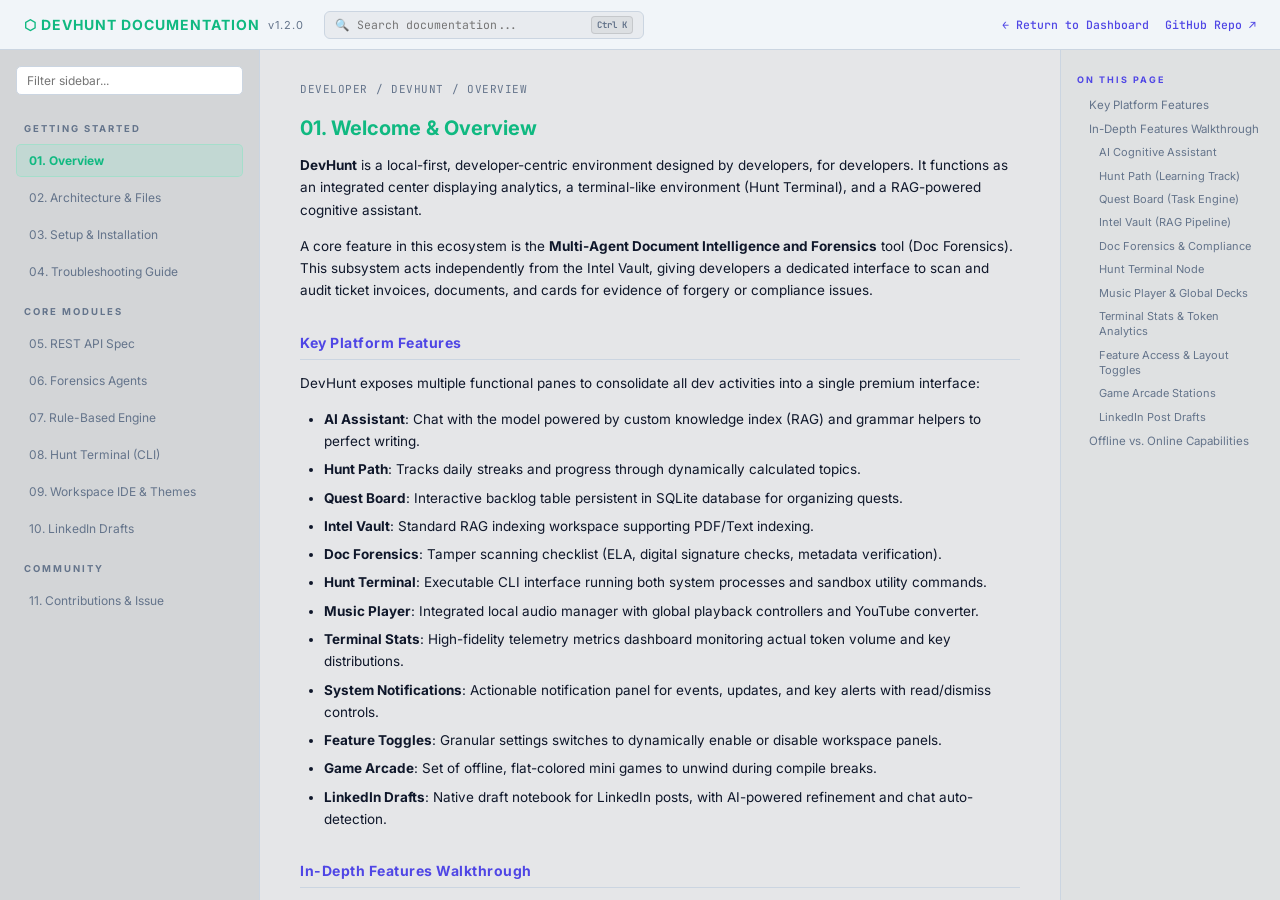
==== commit 7765a843: "Refine Devil Theme colors and align app version details" ====
--- a/frontend/docs.html
+++ b/frontend/docs.html
@@ -5,41 +5,56 @@
 <meta name="viewport" content="width=device-width, initial-scale=1.0"/>
 <title>DevHunt — Documentation</title>
 <link rel="preconnect" href="https://fonts.googleapis.com">
-<link href="https://fonts.googleapis.com/css2?family=Inter:wght@400;500;600;700&family=JetBrains+Mono:wght@400;500;700&family=Orbitron:wght@500;700;900&display=swap" rel="stylesheet">
+<link href="https://fonts.googleapis.com/css2?family=Inter:wght@400;500;600;700&family=JetBrains+Mono:wght@400;500;700&family=Orbitron:wght@500;700;900&family=Caveat:wght@700&display=swap" rel="stylesheet">
 <style>
   :root {
-    --bg: #0b0f14; --surface: #111820; --border: #1e2d3d;
-    --green: #00ffa3; --cyan: #00d4ff; --red: #ff4d6a;
-    --amber: #ffb547; --muted: #4a6070; --text: #c8d8e4;
-    --display: 'Orbitron', sans-serif; --mono: 'JetBrains Mono', monospace;
+    /* Classic Light Theme (Docker / Kubernetes Style) */
+    --bg: #f8fafc;
+    --bg-2: #f1f5f9;
+    --surface: #ffffff;
+    --border: #cbd5e1;
+    --border-hot: #4f46e5;
+    --text: #0f172a;
+    --muted: #64748b;
+    --green: #10b981;
+    --cyan: #4f46e5;
+    --magenta: #d946ef;
+    --amber: #f59e0b;
+    --red: #ef4444;
+    --accent: #4f46e5;
+    --display: 'Inter', sans-serif;
+    --mono: 'JetBrains Mono', monospace;
     --sans: 'Inter', sans-serif;
   }
+
+
+
   * { box-sizing: border-box; margin: 0; padding: 0; }
-  body { background: var(--bg); color: var(--text); font-family: var(--sans); font-size: 13.5px; min-height: 100vh; overflow: hidden; }
+  body { background: var(--bg); color: var(--text); font-family: var(--sans); font-size: 13.5px; min-height: 100vh; overflow: hidden; transition: background 0.3s, color 0.3s; }
 
   /* Top Bar */
   .topbar {
     display: flex; align-items: center; gap: 20px;
     padding: 10px 24px; border-bottom: 1px solid var(--border);
-    background: rgba(11, 15, 20, 0.95); backdrop-filter: blur(10px);
+    background: var(--bg-2);
     position: sticky; top: 0; z-index: 100; height: 50px;
   }
-  .topbar h1 { font-family: var(--display); font-size: 14px; color: var(--green); letter-spacing: 3px; display: flex; align-items: center; gap: 8px; }
+  .topbar h1 { font-family: var(--display); font-size: 14px; color: var(--green); letter-spacing: 1px; display: flex; align-items: center; gap: 8px; }
   .topbar h1 span { font-size: 11px; color: var(--muted); font-family: var(--sans); letter-spacing: 1px; font-weight: normal; }
 
   /* Search Container in Top Bar */
   .search-box-container {
-    display: flex; align-items: center; background: rgba(0,0,0,0.3);
+    display: flex; align-items: center; background: rgba(0,0,0,0.04);
     border: 1px solid var(--border); border-radius: 6px; padding: 4px 10px;
     width: 320px; max-width: 400px; cursor: pointer; transition: all 0.2s;
   }
-  .search-box-container:hover { border-color: var(--cyan); box-shadow: 0 0 10px rgba(0, 212, 255, 0.15); }
+  .search-box-container:hover { border-color: var(--cyan); box-shadow: 0 0 10px rgba(79, 70, 229, 0.1); }
   .search-box-container input {
     background: transparent; border: none; outline: none; color: var(--text);
     font-family: var(--mono); font-size: 11.5px; flex: 1; pointer-events: none;
   }
   .search-kbd {
-    background: rgba(255,255,255,0.06); border: 1px solid rgba(255,255,255,0.1);
+    background: rgba(0,0,0,0.05); border: 1px solid rgba(0,0,0,0.1);
     color: var(--muted); font-family: var(--mono); font-size: 9px;
     padding: 2px 5px; border-radius: 4px; display: inline-block; font-weight: bold;
   }
@@ -75,7 +90,7 @@
     font-size: 12px; color: var(--muted); text-decoration: none;
     transition: all 0.2s ease; cursor: pointer; border: 1px solid transparent;
   }
-  .sidebar-nav-link:hover { background: rgba(255, 255, 255, 0.02); color: var(--text); }
+  .sidebar-nav-link:hover { background: rgba(0, 0, 0, 0.04); color: var(--text); }
   .sidebar-nav-link.active {
     background: rgba(0, 255, 163, 0.08); border-color: rgba(0, 255, 163, 0.15);
     color: var(--green); font-weight: bold;
@@ -121,20 +136,21 @@
 
   /* Article Details Styling */
   .card-container { display: flex; flex-direction: column; gap: 28px; }
-  h1.section-title { font-family: var(--display); font-size: 20px; color: var(--green); margin-bottom: 14px; text-shadow: 0 0 12px rgba(0,255,163,0.1); }
+  h1.section-title { font-family: var(--display); font-size: 20px; color: var(--green); margin-bottom: 14px; text-shadow: none; }
   h2.section-subtitle {
     font-family: var(--display); font-size: 14px; color: var(--cyan);
-    margin-top: 32px; margin-bottom: 12px; border-bottom: 1px solid rgba(255,255,255,0.04);
+    margin-top: 32px; margin-bottom: 12px; border-bottom: 1px solid var(--border);
     padding-bottom: 8px; letter-spacing: 0.5px;
   }
   h3.section-inner-title { font-family: var(--sans); font-size: 13px; color: var(--text); margin-top: 24px; margin-bottom: 8px; font-weight: 600; }
   p { line-height: 1.65; color: var(--text); margin-bottom: 14px; font-size: 13.5px; }
   ul, ol { padding-left: 24px; margin-bottom: 14px; line-height: 1.65; color: var(--text); }
   li { margin-bottom: 6px; font-size: 13.5px; }
-  code { font-family: var(--mono); background: rgba(255,255,255,0.04); border: 1px solid rgba(255,255,255,0.06); padding: 2px 6px; border-radius: 4px; color: var(--cyan); font-size: 12px; }
+  code { font-family: var(--mono); background: rgba(0,0,0,0.04); border: 1px solid rgba(0,0,0,0.06); padding: 2px 6px; border-radius: 4px; color: var(--cyan); font-size: 12px; }
   pre {
-    background: #060a0e; border: 1px solid var(--border); border-radius: 8px;
+    background: var(--bg-2); border: 1px solid var(--border); border-radius: 8px;
     padding: 16px; overflow-x: auto; margin: 16px 0; font-family: var(--mono); font-size: 12px; line-height: 1.5;
+    color: var(--text);
   }
   .callout {
     border-left: 3px solid var(--amber); background: rgba(255,181,71,0.03);
@@ -145,18 +161,18 @@
   /* Tables */
   .data-table { width: 100%; border-collapse: collapse; margin: 16px 0; border: 1px solid var(--border); border-radius: 8px; overflow: hidden; }
   .data-table th, .data-table td { padding: 12px 14px; border-bottom: 1px solid var(--border); text-align: left; }
-  .data-table th { font-family: var(--display); font-size: 10.5px; color: var(--cyan); background: rgba(0,0,0,0.3); letter-spacing: 1px; }
+  .data-table th { font-family: var(--display); font-size: 10.5px; color: var(--cyan); background: var(--bg-2); letter-spacing: 1px; }
   .data-table td { font-size: 12.5px; }
-  .data-table tr:hover { background: rgba(255,255,255,0.01); }
+  .data-table tr:hover { background: rgba(0,0,0,0.01); }
 
   /* Badges */
   .badge {
     display: inline-block; padding: 2px 6px; border-radius: 4px;
     font-size: 10px; font-family: var(--mono); font-weight: bold; border: 1px solid transparent;
   }
-  .badge-post { background: rgba(0,212,255,0.12); color: var(--cyan); border-color: rgba(0,212,255,0.3); }
-  .badge-get { background: rgba(0,255,163,0.12); color: var(--green); border-color: rgba(0,255,163,0.3); }
-  .badge-delete { background: rgba(255,77,106,0.12); color: var(--red); border-color: rgba(255,77,106,0.3); }
+  .badge-post { background: rgba(79, 70, 229, 0.12); color: var(--cyan); border-color: rgba(79, 70, 229, 0.25); }
+  .badge-get { background: rgba(16, 185, 129, 0.12); color: var(--green); border-color: rgba(16, 185, 129, 0.25); }
+  .badge-delete { background: rgba(239, 68, 68, 0.12); color: var(--red); border-color: rgba(239, 68, 68, 0.25); }
 
   /* Grid details */
   .grid-2 { display: grid; grid-template-columns: 1fr 1fr; gap: 16px; margin: 18px 0; }
@@ -176,8 +192,8 @@
   }
   .btn-primary { background: var(--green); color: #0b0f14; }
   .btn-primary:hover { background: #00d492; transform: translateY(-1px); }
-  .btn-ghost { background: transparent; border-color: rgba(0,212,255,0.4); color: var(--cyan); }
-  .btn-ghost:hover { background: rgba(0,212,255,0.05); transform: translateY(-1px); }
+  .btn-ghost { background: transparent; border-color: rgba(56,189,248,0.4); color: var(--cyan); }
+  .btn-ghost:hover { background: rgba(56,189,248,0.05); transform: translateY(-1px); }
 
   /* Algolia-like search modal */
   .modal-overlay {
@@ -189,11 +205,11 @@
   .search-modal {
     width: 600px; background: var(--surface); border: 1px solid var(--border);
     border-radius: 10px; display: flex; flex-direction: column; overflow: hidden;
-    max-height: 70vh; box-shadow: 0 10px 40px rgba(0,0,0,0.5);
+    max-height: 70vh; box-shadow: 0 10px 40px rgba(0,0,0,0.1);
   }
   .search-modal-header {
     display: flex; align-items: center; padding: 14px;
-    border-bottom: 1px solid var(--border); background: rgba(0,0,0,0.2);
+    border-bottom: 1px solid var(--border); background: rgba(0,0,0,0.03);
   }
   .search-modal-header input {
     flex: 1; border: none; background: transparent; color: var(--text);
@@ -202,22 +218,22 @@
   .search-modal-results { overflow-y: auto; padding: 12px; display: flex; flex-direction: column; gap: 8px; }
   
   .search-result-item {
-    padding: 10px 14px; border-radius: 6px; border: 1px solid rgba(255,255,255,0.02);
-    background: rgba(255,255,255,0.01); cursor: pointer; transition: all 0.15s;
+    padding: 10px 14px; border-radius: 6px; border: 1px solid rgba(0,0,0,0.04);
+    background: rgba(0,0,0,0.01); cursor: pointer; transition: all 0.15s;
   }
   .search-result-item:hover, .search-result-item.selected {
-    background: rgba(0, 255, 163, 0.04); border-color: rgba(0, 255, 163, 0.15);
+    background: rgba(16, 185, 129, 0.05); border-color: rgba(16, 185, 129, 0.2);
   }
   .search-result-title { font-family: var(--display); font-size: 11px; color: var(--green); margin-bottom: 4px; }
   .search-result-match { font-size: 12px; color: var(--text); line-height: 1.45; }
-  .search-result-match mark { background: rgba(0, 212, 255, 0.25); color: var(--cyan); font-weight: bold; border-radius: 2px; padding: 0 2px; }
+  .search-result-match mark { background: rgba(79, 70, 229, 0.15); color: var(--cyan); font-weight: bold; border-radius: 2px; padding: 0 2px; }
   
   .search-modal-footer {
     display: flex; justify-content: space-between; align-items: center;
     padding: 8px 16px; border-top: 1px solid var(--border);
-    background: rgba(0,0,0,0.2); font-size: 10.5px; color: var(--muted);
-  }
-  .search-modal-footer span kbd { background: rgba(255,255,255,0.05); padding: 1px 4px; border-radius: 3px; }
+    background: rgba(0,0,0,0.03); font-size: 10.5px; color: var(--muted);
+  }
+  .search-modal-footer span kbd { background: rgba(0,0,0,0.05); padding: 1px 4px; border-radius: 3px; border: 1px solid rgba(0,0,0,0.08); }
 </style>
 </head>
 <body>
@@ -260,9 +276,10 @@
       <a class="sidebar-nav-link" data-sec-id="sec-rule-based">07. Rule-Based Engine</a>
       <a class="sidebar-nav-link" data-sec-id="sec-terminal">08. Hunt Terminal (CLI)</a>
       <a class="sidebar-nav-link" data-sec-id="sec-ide">09. Workspace IDE &amp; Themes</a>
+      <a class="sidebar-nav-link" data-sec-id="sec-linkedin">10. LinkedIn Drafts</a>
 
       <div class="sidebar-section-title">COMMUNITY</div>
-      <a class="sidebar-nav-link" data-sec-id="sec-git">10. Contributions &amp; Issue</a>
+      <a class="sidebar-nav-link" data-sec-id="sec-git">11. Contributions &amp; Issue</a>
     </div>
   </div>
 
@@ -293,8 +310,10 @@
           <li><strong>Hunt Terminal</strong>: Executable CLI interface running both system processes and sandbox utility commands.</li>
           <li><strong>Music Player</strong>: Integrated local audio manager with global playback controllers and YouTube converter.</li>
           <li><strong>Terminal Stats</strong>: High-fidelity telemetry metrics dashboard monitoring actual token volume and key distributions.</li>
+          <li><strong>System Notifications</strong>: Actionable notification panel for events, updates, and key alerts with read/dismiss controls.</li>
           <li><strong>Feature Toggles</strong>: Granular settings switches to dynamically enable or disable workspace panels.</li>
           <li><strong>Game Arcade</strong>: Set of offline, flat-colored mini games to unwind during compile breaks.</li>
+          <li><strong>LinkedIn Drafts</strong>: Native draft notebook for LinkedIn posts, with AI-powered refinement and chat auto-detection.</li>
         </ul>
 
         <h2 class="section-subtitle" id="sec-overview-features-deep">In-Depth Features Walkthrough</h2>
@@ -327,7 +346,10 @@
         <p>Located under Settings, the Feature Toggle framework allows developers to modularize the workspace by toggling core feature panes (Music Player, Hunt Path, Quest Board, Intel Vault, Doc Forensics, Game Arcade) on or off. Hiding a module immediately strips its navigation elements from the layout, pauses any active services (like background audio or running game rendering loops), and automatically redirects active pane focuses to the AI Cognitive Assistant home screen. Additionally, the settings tab offers a <strong>Minimize Sidebar</strong> option to collapse the left navigation bar into a compact icon-only column. Minimization can also be toggled dynamically using the header hamburger <code>≡</code> button or via the global <code>Ctrl+B</code> (or <code>Cmd+B</code>) keyboard shortcut. These configurations persist locally and serialize in the database or browser's local cache.</p>
  
         <h3 class="section-inner-title">◎ Game Arcade Stations</h3>
-        <p>The Game Arcade panel delivers classic developer-themed mini-games designed to run entirely offline with clean, flat-color styling. The selection menu displays all four games in a top-aligned, 4-column horizontal grid. It runs four discrete games: <strong>Git Commit Snake</strong> (control a git branch to consume commits and dodge conflicts), <strong>Data Lane Runner</strong> (lane dodge falling malware blocks and compile RAM buffers with index splicing safety), <strong>Terminal Decrypt</strong> (deductive word likeness passcode decrypt console), and <strong>Hex Malware Sweeper</strong> (a 100-cell hex address block Minesweeper clone). High scores persist in the browser's local cache. Win, loss, and lockout screens display using premium, non-blocking glassmorphic overlays with RESTART and MENU shortcut actions, preventing blocking alert interruptions.</p>
+        <p>The Game Arcade panel delivers classic developer-themed mini-games designed to run entirely offline with clean, flat-color styling. The selection menu displays all four games in a top-aligned, 4-column horizontal grid. It runs four discrete games: <strong>Git Commit Snake</strong> (control a git branch to consume commits and dodge conflicts), <strong>Data Lane Runner</strong> (lane dodge falling malware blocks and compile RAM buffers with index splicing safety), <strong>Terminal Decrypt</strong> (deductive word likeness passcode decrypt console), and <strong>Hex Malware Sweeper</strong> (a 100-cell hex address block Minesweeper clone). High scores persist in the browser's local cache. Win, loss, and lockout screens display using premium, non-blocking glassmorphic overlays with RESTART and MENU shortcut actions, preventing blocking alert interruptions. Keyboard controls: Arrow keys or WASD to navigate Snake/Runner, Space to restart, Esc to exit arena.</p>
+
+        <h3 class="section-inner-title">◎ LinkedIn Post Drafts</h3>
+        <p>The LinkedIn Drafts module is a native workspace panel for creating, editing, and managing LinkedIn post drafts. It features AI-powered auto-detection during AI chat: when the AI returns LinkedIn post content, a <strong>Save to LinkedIn Drafts</strong> button appears inline. Drafts are organized date-wise with a split list/detail view, a character count indicator, and status tracking (Draft → Ready). The Refine with AI button lets you send any draft back to the AI with a LinkedIn optimization prompt for content polishing.</p>
 
         <h2 class="section-subtitle" id="sec-overview-offline-online">Offline vs. Online Capabilities</h2>
         <p>To support air-gapped setups or low-bandwidth environments, DevHunt divides its key features into offline-local capabilities and online-connected modules that require external resources:</p>
@@ -419,6 +441,18 @@
               <td><span class="badge badge-get">Offline Ready</span></td>
               <td>HTML5 Canvas &amp; DOM Grid</td>
               <td>Play offline retro developer games (Snake, Runner, Decrypt, Sweeper) styled with clean, standard flat colors.</td>
+            </tr>
+            <tr>
+              <td><strong>LinkedIn Drafts</strong></td>
+              <td><span class="badge badge-get">Offline Ready</span></td>
+              <td>SQLite Database (Local)</td>
+              <td>Create, edit, and organize LinkedIn post drafts locally. AI refinement requires Gemini API key.</td>
+            </tr>
+            <tr>
+              <td><strong>LinkedIn AI Refine</strong></td>
+              <td><span class="badge badge-delete">Online Only</span></td>
+              <td>Gemini API Key</td>
+              <td>Sends existing draft to AI for content polishing and LinkedIn post optimization.</td>
             </tr>
           </tbody>
         </table>
@@ -449,6 +483,7 @@
 │   ├── index.html            # Main UI Dashboard
 │   ├── styles.css            # Custom CSS core design system and tokens
 │   ├── app.js                # Frontend controllers, SSE connectors, and slider handlers
+│   ├── arcade.js             # Offline mini-game arcade engine (Snake, Runner, Decrypt, Sweeper)
 │   ├── logs.html             # Standalone system logs console
 │   └── docs.html             # Standalone documentation manual
 └── run.bat                   # Automated platform startup script</code></pre>
@@ -552,6 +587,17 @@
     last_updated DATETIME DEFAULT CURRENT_TIMESTAMP
 );</code></pre>
 
+        <h3 class="section-inner-title">9. LinkedIn Drafts Table</h3>
+        <p>Stores LinkedIn post drafts created via the Drafts panel or auto-saved from the AI chat interface:</p>
+        <pre><code>CREATE TABLE IF NOT EXISTS linkedin_drafts (
+    id INTEGER PRIMARY KEY AUTOINCREMENT,
+    title TEXT NOT NULL,
+    content TEXT NOT NULL,
+    status TEXT DEFAULT 'draft',  -- 'draft' or 'ready'
+    created_at DATETIME DEFAULT CURRENT_TIMESTAMP,
+    updated_at DATETIME DEFAULT CURRENT_TIMESTAMP
+);</code></pre>
+
         <h2 class="section-subtitle" id="sec-arch-files">Config Files &amp; Filesystem Paths</h2>
         <p>Key configuration files are kept in the <code>backend/data/</code> directory:</p>
         <ul>
@@ -786,6 +832,31 @@
         <h3 class="section-inner-title">Retrieve Source Content</h3>
         <p><code><span class="badge badge-get">GET</span> /api/knowledge/&lt;source_id&gt;/content</code></p>
         <p>Returns full text contents compiled from raw knowledge chunks.</p>
+
+        <h2 class="section-subtitle" id="sec-api-linkedin">7. LinkedIn Drafts Endpoints</h2>
+        <p>Full CRUD interface for managing LinkedIn post drafts. Drafts can be created, updated, refined with AI, or deleted. All data is stored locally in SQLite.</p>
+
+        <h3 class="section-inner-title">List All Drafts</h3>
+        <p><code><span class="badge badge-get">GET</span> /api/linkedin/drafts</code></p>
+        <p>Returns all drafts sorted by created date (newest first).</p>
+
+        <h3 class="section-inner-title">Create Draft</h3>
+        <p><code><span class="badge badge-post">POST</span> /api/linkedin/drafts</code></p>
+        <pre><code>// Request: { "title": "...", "content": "..." }
+// Response: { "success": true, "id": 42 }</code></pre>
+
+        <h3 class="section-inner-title">Update Draft</h3>
+        <p><code><span class="badge badge-post">PUT</span> /api/linkedin/drafts/&lt;id&gt;</code></p>
+        <pre><code>// Request: { "title": "...", "content": "...", "status": "ready" }
+// Response: { "success": true }</code></pre>
+
+        <h3 class="section-inner-title">Delete Draft</h3>
+        <p><code><span class="badge badge-delete">DELETE</span> /api/linkedin/drafts/&lt;id&gt;</code></p>
+
+        <h3 class="section-inner-title">Refine Draft with AI</h3>
+        <p><code><span class="badge badge-post">POST</span> /api/linkedin/drafts/&lt;id&gt;/refine</code></p>
+        <p>Passes existing draft content through the AI model with a LinkedIn optimization prompt.</p>
+        <pre><code>// Response: { "success": true, "refined": "Polished post content..." }</code></pre>
       </div>
 
       <!-- ==================== 06. FORENSICS AGENTS ==================== -->
@@ -1329,6 +1400,13 @@
   Backup Key 2              | 2          | 700         
 
 * Token approximations are estimated as character length divided by 4.</code></pre>
+
+        <h2 class="section-subtitle" id="sec-terminal-host-launcher">Host CLI Terminal Launcher</h2>
+        <p>DevHunt provides native launcher scripts (<code>hunter.bat</code> for Windows and <code>hunter</code> for Unix/macOS) to interface with the DevHunt CLI engine directly from your system shell.</p>
+        <p><strong>Usage:</strong></p>
+        <p>Run the launcher script with the <code>-dt</code> (direct terminal) flag from your command line to launch an interactive container shell context on your host system:</p>
+        <pre><code>$ hunter -dt
+guest@devhunt:~$ </code></pre>
       </div>
 
       <!-- ==================== 09. WORKSPACE IDE & THEMES ==================== -->
@@ -1350,6 +1428,8 @@
           <li><strong>Collapsible File Explorer Sidebar Visibility</strong>: The File Explorer sidebar is restricted to <strong>only show/open when the Code Editor panel is active</strong>. Switching to any other panel (AI Assistant, stats, settings, etc.) automatically collapses/hides the explorer sidebar to keep the workspace clean.</li>
           <li><strong>Inline New File Creator</strong>: Avoids browser-level <code>prompt()</code> dialogues. Click the <code>+</code> button in the file explorer sidebar header or press <strong><code>Ctrl+N</code></strong> to render an inline text input box at the top of the tree. Type the filename and press <code>Enter</code> to save an empty file to disk via <code>POST /api/ide/file</code>, refresh the file tree explorer, and load it in the editor. Pressing <code>Escape</code> or blurring cancels.</li>
           <li><strong>Keyboard Shortcut (⌘K / Ctrl+K)</strong>: Instantly focuses the AI Assistant chat input (<code>#chat-input</code>).</li>
+          <li><strong>Collapsible Bottom Terminal Pane</strong>: Pressing the <strong>Terminal</strong> button in the editor header menu splits the main text editing workspace horizontally to display an integrated container shell CLI. This terminal panel maintains unified navigation context and command history.</li>
+          <li><strong>Default Workspace Protection (Isolation)</strong>: Launches in a safe <code>empty_workspace/</code> subdirectory by default to isolate project resources and prevent traversal until a specific local folder is explicitly loaded via the File menu or keyboard shortcuts.</li>
         </ul>
 
         <h2 class="section-subtitle" id="sec-ide-api-spec">Backend IDE REST API endpoints</h2>
@@ -1400,9 +1480,118 @@
         <p>To optimize performance, when the Slate or Light theme is active, the backend canvas animation thread is automatically bypassed, saving local CPU cycles. Theme selections automatically persist in SQLite database profiles and local cache arrays.</p>
       </div>
 
-      <!-- ==================== 10. CONTRIBUTING ==================== -->
+
+      <!-- ==================== 10. LINKEDIN DRAFTS ==================== -->
+      <div class="doc-section" id="sec-linkedin">
+        <h1 class="section-title">10. LinkedIn Post Drafts</h1>
+        <p>The <strong>LinkedIn Post Drafts</strong> module is a native workspace panel that captures LinkedIn-oriented content generated during AI chat sessions and organizes it as a private draft notebook. It integrates AI detection with a full CRUD management interface for drafts.</p>
+
+        <h2 class="section-subtitle" id="sec-linkedin-overview">How It Works</h2>
+        <p>When you chat with the AI Assistant and ask it to create a LinkedIn post, the system automatically detects relevant content in the assistant's response. A <strong>Save to LinkedIn Drafts</strong> button appears directly on the AI message bubble, allowing you to one-click save the content without leaving the chat.</p>
+
+        <p>All saved drafts are stored persistently in the local SQLite database and are accessible via the <strong>LinkedIn Drafts</strong> tab in the left activity bar.</p>
+
+        <h2 class="section-subtitle" id="sec-linkedin-panel">LinkedIn Drafts Panel</h2>
+        <p>The LinkedIn Drafts panel features two views side-by-side:</p>
+
+        <ul>
+          <li><strong>Draft List</strong> (Left): A chronological list of saved drafts with dates, titles, and status labels (Draft / Ready). Organized by date headers.</li>
+          <li><strong>Draft Detail</strong> (Right): A full read-and-edit view showing the post content, a character count indicator, refine options, and action buttons.</li>
+        </ul>
+
+        <h3 class="section-inner-title">Draft Actions</h3>
+        <ul>
+          <li><strong>✦ Refine with AI</strong>: Sends the draft content back to the AI Assistant with a LinkedIn-optimization prompt, generating improved text that can replace the original.</li>
+          <li><strong>Copy to Clipboard</strong>: One-click copy for pasting directly into LinkedIn's post editor.</li>
+          <li><strong>Mark as Ready</strong>: Toggles draft status from Draft → Ready to track which posts are approved for publishing.</li>
+          <li><strong>Delete Draft</strong>: Permanently removes a single draft entry.</li>
+          <li><strong>Add Draft Manually</strong>: Opens a new draft form in the panel for creating drafts from scratch without AI input.</li>
+        </ul>
+
+        <h2 class="section-subtitle" id="sec-linkedin-detection">AI Chat Auto-Detection</h2>
+        <p>The detection logic works by scanning the AI assistant's response text for LinkedIn-related keywords, including:</p>
+        <ul>
+          <li>Trigger phrases: <code>LinkedIn post</code>, <code>post on LinkedIn</code>, <code>LinkedIn draft</code>, <code>Here are some LinkedIn post options</code></li>
+          <li>Structured sections: Content blocks starting with <code>Option 1:</code>, <code>Post:</code>, or similar LinkedIn post format headers</li>
+        </ul>
+        <p>When a match is detected, a <strong>LinkedIn button</strong> is injected into the message bubble footer. Clicking it extracts the draft text and opens a save confirmation dialog showing a title field and the content preview.</p>
+
+        <h2 class="section-subtitle" id="sec-linkedin-api">API Endpoints</h2>
+
+        <h3 class="section-inner-title">List All Drafts</h3>
+        <p><code><span class="badge badge-get">GET</span> /api/linkedin/drafts</code></p>
+        <p>Returns all LinkedIn drafts ordered by created date descending.</p>
+        <pre><code>// Response (200 OK)
+{
+  "success": true,
+  "drafts": [
+    {
+      "id": 1,
+      "title": "Celebrating 1 Year at DevHunt",
+      "content": "Excited to share...",
+      "status": "draft",
+      "created_at": "2026-06-14 10:30:00"
+    }
+  ]
+}</code></pre>
+
+        <h3 class="section-inner-title">Create a Draft</h3>
+        <p><code><span class="badge badge-post">POST</span> /api/linkedin/drafts</code></p>
+        <pre><code>// Request body (JSON)
+{ "title": "My Post Title", "content": "Full post text..." }
+
+// Response (201 Created)
+{ "success": true, "id": 42 }</code></pre>
+
+        <h3 class="section-inner-title">Update a Draft</h3>
+        <p><code><span class="badge badge-post">PUT</span> /api/linkedin/drafts/&lt;id&gt;</code></p>
+        <pre><code>// Request body (JSON)
+{ "title": "Updated Title", "content": "Updated content...", "status": "ready" }</code></pre>
+
+        <h3 class="section-inner-title">Delete a Draft</h3>
+        <p><code><span class="badge badge-delete">DELETE</span> /api/linkedin/drafts/&lt;id&gt;</code></p>
+        <pre><code>// Response
+{ "success": true }</code></pre>
+
+        <h3 class="section-inner-title">Refine a Draft</h3>
+        <p><code><span class="badge badge-post">POST</span> /api/linkedin/drafts/&lt;id&gt;/refine</code></p>
+        <p>Sends the draft content to the AI model with a LinkedIn optimization prompt. Returns refined post copy.</p>
+        <pre><code>// Response (200 OK)
+{
+  "success": true,
+  "refined": "✨ Polished LinkedIn post text here..."
+}</code></pre>
+
+        <h2 class="section-subtitle" id="sec-linkedin-settings">Settings Toggle</h2>
+        <p>The LinkedIn Drafts feature can be toggled from the <strong>Settings</strong> tab under <em>Feature Access Toggles</em>. Disabling it hides the LinkedIn Drafts tab from the activity bar and panel navigation. Enabling it restores the tab and reloads the drafts list automatically.</p>
+
+        <table class="data-table">
+          <thead>
+            <tr>
+              <th>Setting</th>
+              <th>Location</th>
+              <th>Effect</th>
+            </tr>
+          </thead>
+          <tbody>
+            <tr>
+              <td><code>toggle-feat-linkedin</code></td>
+              <td>Settings → Feature Access</td>
+              <td>Hides/shows the LinkedIn Drafts tab in the workspace navigation</td>
+            </tr>
+            <tr>
+              <td>Chat save button</td>
+              <td>AI Assistant chat bubbles</td>
+              <td>Appears automatically on LinkedIn-detected responses; click to save draft</td>
+            </tr>
+          </tbody>
+        </table>
+      </div>
+
+      <!-- ==================== 11. CONTRIBUTING ==================== -->
       <div class="doc-section" id="sec-git">
-        <h1 class="section-title">10. Contributing &amp; Support</h1>
+        <h1 class="section-title">11. Contributing &amp; Support</h1>
+
         <p>DevHunt is open-source. We welcome contributions to optimize the forensic engines and add more CLI tools.</p>
         
         <h2 class="section-subtitle" id="sec-git-issues">GitHub Issue Tracker</h2>
@@ -1423,7 +1612,7 @@
 
         <div style="margin-top: 30px; border-top: 1px dashed var(--border); padding-top: 15px; display: flex; justify-content: space-between; align-items: center; font-size: 11px; font-family: var(--mono);" class="muted">
           <span>GITHUB REPOSITORY: <a href="https://github.com/hitehsolanki2006/DevHunt" target="_blank" style="color: var(--cyan); text-decoration: none;">hitehsolanki2006/DevHunt ↗</a></span>
-          <span>AUTHOR: Hitesh Solanki</span>
+          <span>AUTHOR: <a href="https://www.hiteshsolanki.in" target="_blank" style="color: var(--cyan); text-decoration: none;">Hitesh Solanki</a></span>
         </div>
       </div>
 
@@ -1697,3 +1886,4 @@
 
 </body>
 </html>
+
